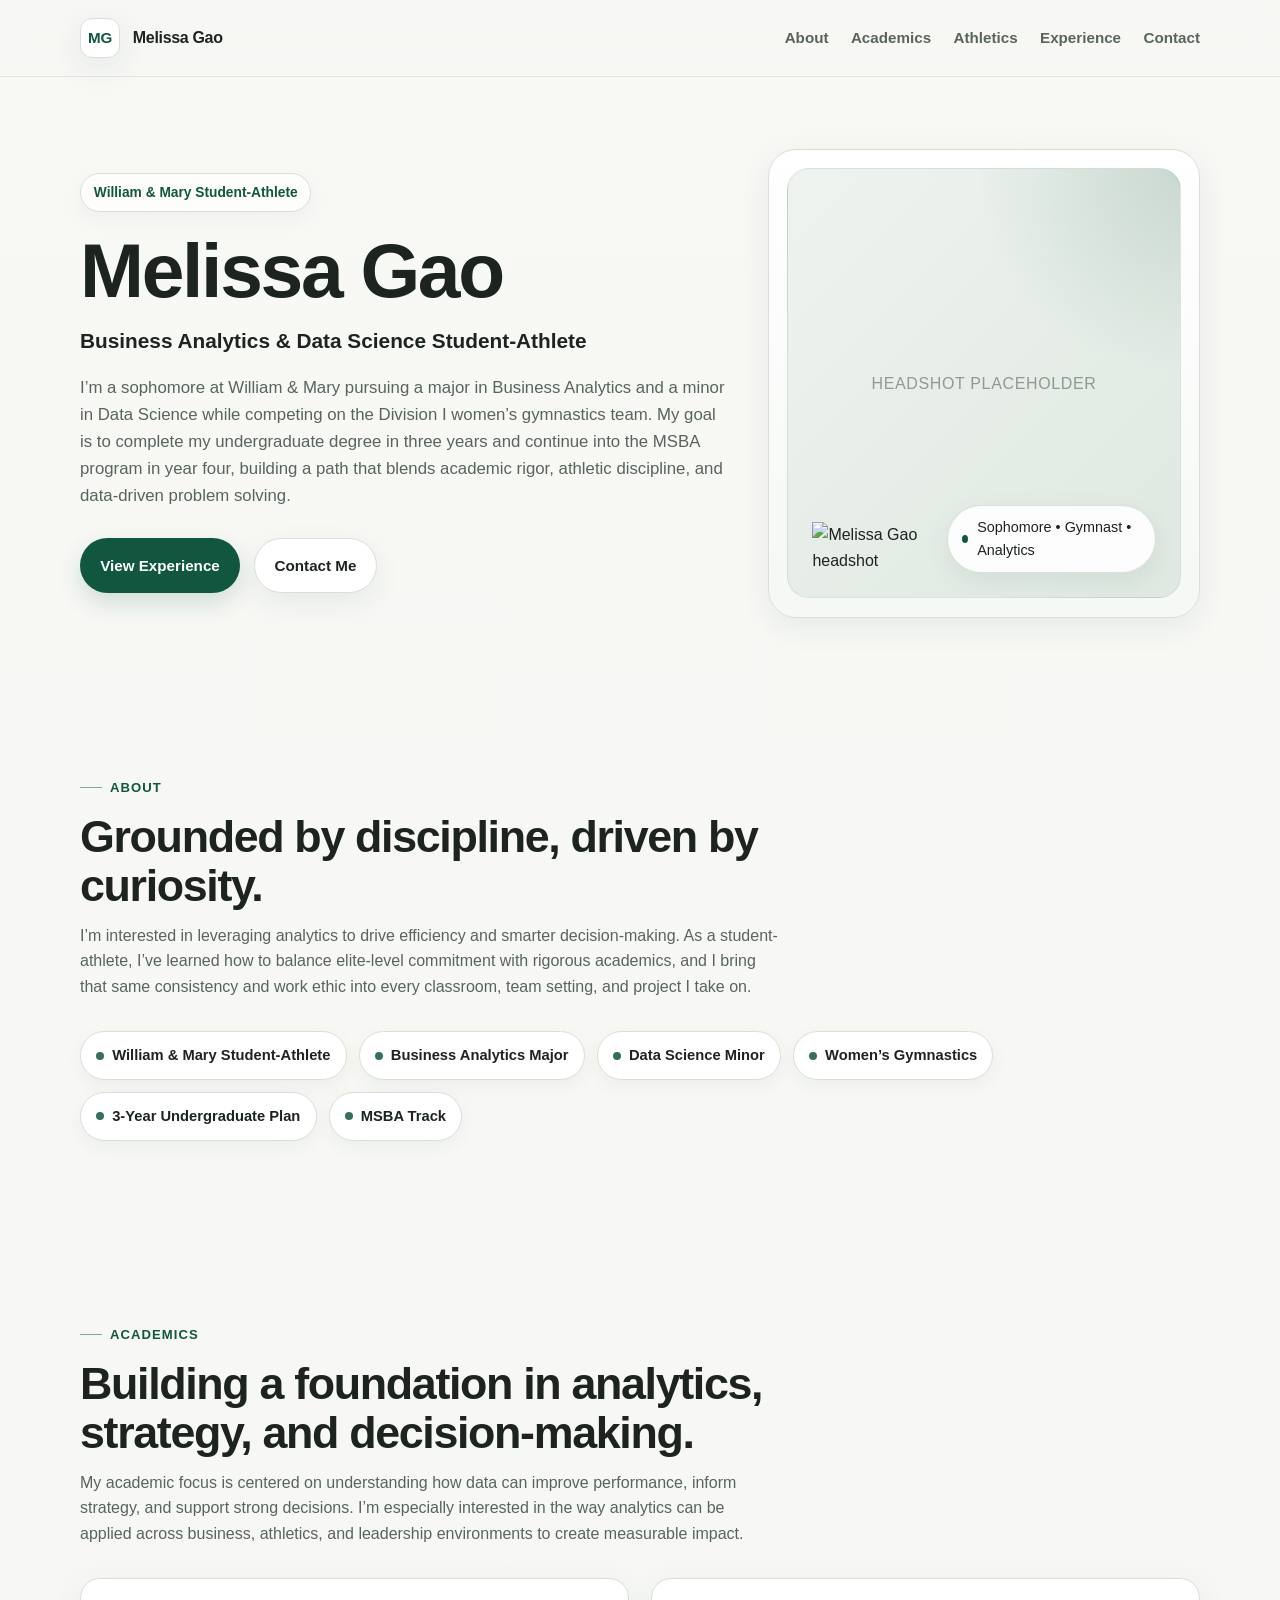
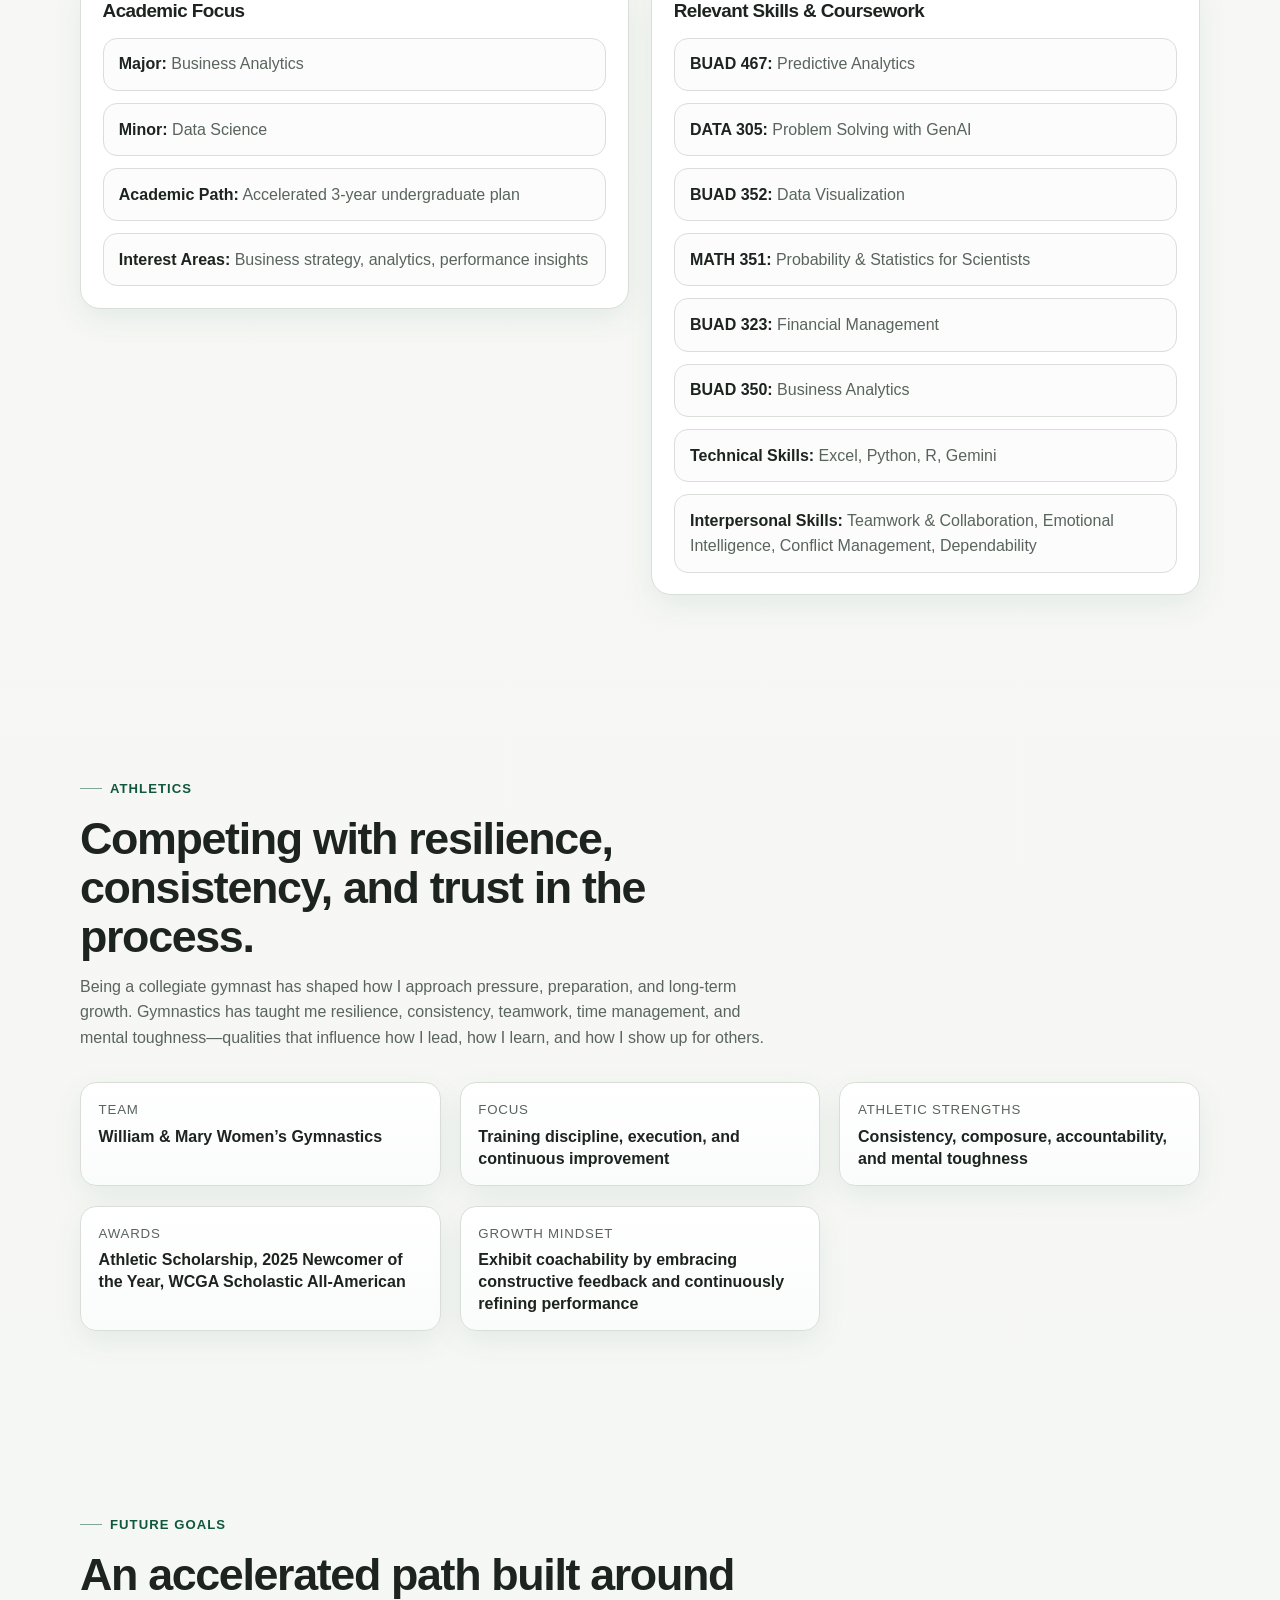
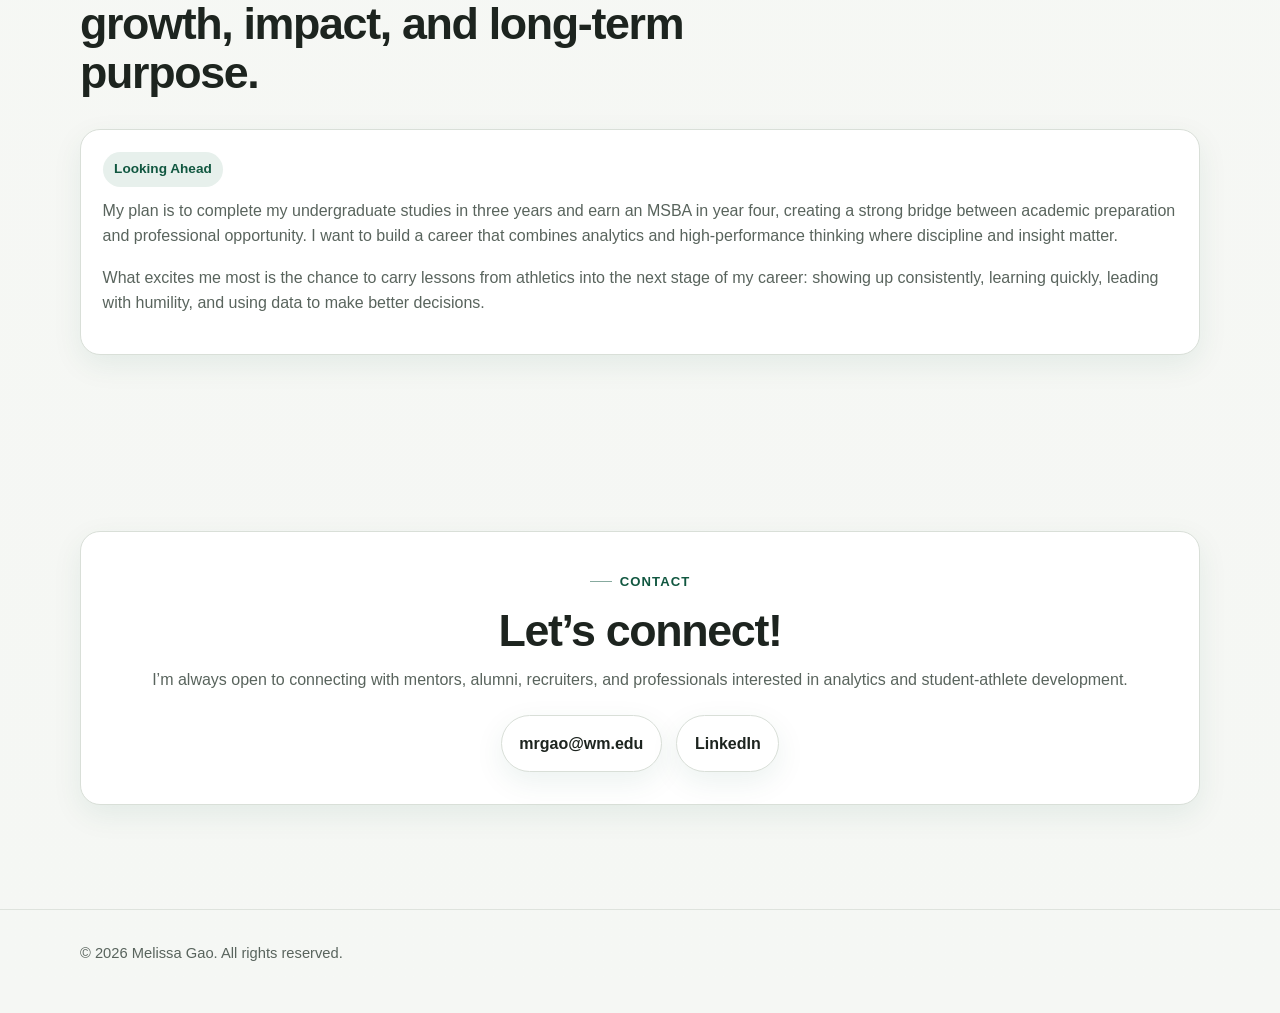
==== index.html @ 4a56dc3c "Update index.html" ====
<!DOCTYPE html>
<html lang="en">
<head>
  <meta charset="UTF-8" />
  <meta name="viewport" content="width=device-width, initial-scale=1.0" />
  <title>Melissa Gao | Portfolio</title>
  <meta
    name="description"
    content="Personal portfolio homepage for a William & Mary student-athlete studying Business Analytics and Data Science."
  />
  <style>
    :root {
      --bg: #f7f7f4;
      --surface: #ffffff;
      --surface-muted: #f1f4f0;
      --text: #1d241f;
      --text-soft: #59645d;
      --line: #d9dfd8;
      --accent: #115740;
      --accent-soft: #e7f0ec;
      --shadow: 0 10px 30px rgba(17, 87, 64, 0.08);
      --radius: 20px;
      --radius-sm: 14px;
      --max-width: 1120px;
    }

    * {
      box-sizing: border-box;
    }

    html {
      scroll-behavior: smooth;
    }

    body {
      margin: 0;
      font-family: -apple-system, BlinkMacSystemFont, "Segoe UI", Roboto, Helvetica, Arial, sans-serif;
      background: linear-gradient(to bottom, #f8f8f5 0%, #f5f7f4 100%);
      color: var(--text);
      line-height: 1.6;
      -webkit-font-smoothing: antialiased;
      text-rendering: optimizeLegibility;
    }

    img {
      max-width: 100%;
      display: block;
    }

    a {
      color: inherit;
      text-decoration: none;
    }

    .container {
      width: min(calc(100% - 2rem), var(--max-width));
      margin: 0 auto;
    }

    .section {
      padding: 5.5rem 0;
    }

    .section-header {
      max-width: 700px;
      margin-bottom: 2rem;
    }

    .eyebrow {
      display: inline-flex;
      align-items: center;
      gap: 0.5rem;
      font-size: 0.82rem;
      font-weight: 700;
      letter-spacing: 0.08em;
      text-transform: uppercase;
      color: var(--accent);
      margin-bottom: 0.9rem;
    }

    .eyebrow::before {
      content: "";
      width: 22px;
      height: 1px;
      background: var(--accent);
      opacity: 0.5;
    }

    h1, h2, h3, h4 {
      margin: 0 0 0.75rem;
      line-height: 1.1;
      letter-spacing: -0.03em;
    }

    h1 {
      font-size: clamp(2.8rem, 6vw, 5rem);
      font-weight: 750;
    }

    h2 {
      font-size: clamp(2rem, 4vw, 2.8rem);
      font-weight: 720;
    }

    h3 {
      font-size: 1.18rem;
      font-weight: 650;
    }

    p {
      margin: 0 0 1rem;
      color: var(--text-soft);
      font-size: 1rem;
    }

    .muted {
      color: var(--text-soft);
    }

    .site-header {
      position: sticky;
      top: 0;
      z-index: 50;
      backdrop-filter: blur(14px);
      background: rgba(247, 247, 244, 0.82);
      border-bottom: 1px solid rgba(217, 223, 216, 0.7);
    }

    .nav {
      min-height: 76px;
      display: flex;
      align-items: center;
      justify-content: space-between;
      gap: 1rem;
    }

    .brand {
      display: inline-flex;
      align-items: center;
      gap: 0.8rem;
      font-weight: 700;
      letter-spacing: -0.02em;
    }

    .brand-mark {
      width: 40px;
      height: 40px;
      border-radius: 12px;
      display: grid;
      place-items: center;
      background: var(--surface);
      border: 1px solid var(--line);
      box-shadow: var(--shadow);
      color: var(--accent);
      font-size: 0.95rem;
      font-weight: 800;
    }

    .nav-links {
      display: flex;
      align-items: center;
      gap: 1.4rem;
      flex-wrap: wrap;
    }

    .nav-links a {
      color: var(--text-soft);
      font-size: 0.95rem;
      font-weight: 550;
      transition: color 0.2s ease;
    }

    .nav-links a:hover,
    .nav-links a:focus {
      color: var(--accent);
    }

    .hero {
      padding: 4.5rem 0 4rem;
    }

    .hero-grid {
      display: grid;
      grid-template-columns: 1.2fr 0.8fr;
      gap: 2.5rem;
      align-items: center;
    }

    .hero-copy {
      max-width: 700px;
    }

    .hero-kicker {
      display: inline-block;
      margin-bottom: 1rem;
      padding: 0.45rem 0.8rem;
      border: 1px solid var(--line);
      border-radius: 999px;
      background: rgba(255, 255, 255, 0.7);
      color: var(--accent);
      font-size: 0.86rem;
      font-weight: 650;
      box-shadow: 0 8px 20px rgba(17, 87, 64, 0.04);
    }

    .hero-subtitle {
      font-size: clamp(1.05rem, 2vw, 1.3rem);
      color: var(--text);
      font-weight: 560;
      margin-bottom: 1.1rem;
    }

    .hero-text {
      font-size: 1.05rem;
      max-width: 680px;
      margin-bottom: 1.8rem;
    }

    .hero-actions {
      display: flex;
      gap: 0.9rem;
      flex-wrap: wrap;
      margin-top: 1.5rem;
    }

    .button {
      display: inline-flex;
      align-items: center;
      justify-content: center;
      min-height: 48px;
      padding: 0.9rem 1.2rem;
      border-radius: 999px;
      border: 1px solid transparent;
      font-weight: 650;
      font-size: 0.95rem;
      transition: transform 0.2s ease, box-shadow 0.2s ease, background 0.2s ease, border-color 0.2s ease;
    }

    .button:hover,
    .button:focus {
      transform: translateY(-1px);
    }

    .button-primary {
      background: var(--accent);
      color: white;
      box-shadow: 0 10px 24px rgba(17, 87, 64, 0.16);
    }

    .button-primary:hover,
    .button-primary:focus {
      box-shadow: 0 14px 28px rgba(17, 87, 64, 0.22);
    }

    .button-secondary {
      background: var(--surface);
      border-color: var(--line);
      color: var(--text);
      box-shadow: var(--shadow);
    }

    .button-secondary:hover,
    .button-secondary:focus {
      border-color: #bcc7bf;
      background: #fcfcfb;
    }

    .hero-card {
      background: linear-gradient(180deg, rgba(255,255,255,0.98) 0%, rgba(245,248,245,0.96) 100%);
      border: 1px solid var(--line);
      border-radius: 28px;
      padding: 1.15rem;
      box-shadow: var(--shadow);
    }

    .portrait {
      border-radius: 22px;
      min-height: 430px;
      display: flex;
      align-items: flex-end;
      justify-content: flex-start;
      padding: 1.5rem;
      position: relative;
      overflow: hidden;
      background:
        radial-gradient(circle at top right, rgba(17, 87, 64, 0.14), transparent 35%),
        linear-gradient(135deg, #eef3ef 0%, #dfe8e1 100%);
      border: 1px solid rgba(17, 87, 64, 0.08);
    }

    .portrait::before {
      content: "Headshot Placeholder";
      position: absolute;
      inset: 0;
      display: grid;
      place-items: center;
      color: rgba(29, 36, 31, 0.42);
      font-size: 1rem;
      letter-spacing: 0.04em;
      text-transform: uppercase;
    }

    .portrait-badge {
      position: relative;
      z-index: 1;
      display: inline-flex;
      gap: 0.55rem;
      align-items: center;
      padding: 0.65rem 0.9rem;
      border-radius: 999px;
      background: rgba(255, 255, 255, 0.88);
      border: 1px solid rgba(217, 223, 216, 0.95);
      box-shadow: 0 8px 24px rgba(17, 87, 64, 0.08);
      font-size: 0.9rem;
      color: var(--text);
      backdrop-filter: blur(8px);
    }

    .portrait-badge span {
      width: 8px;
      height: 8px;
      border-radius: 50%;
      background: var(--accent);
      display: inline-block;
    }

    .grid {
      display: grid;
      gap: 1.2rem;
    }

    .grid-2 {
      grid-template-columns: repeat(2, minmax(0, 1fr));
    }

    .grid-3 {
      grid-template-columns: repeat(3, minmax(0, 1fr));
    }

    .card {
      background: var(--surface);
      border: 1px solid var(--line);
      border-radius: var(--radius);
      padding: 1.35rem;
      box-shadow: var(--shadow);
      transition: transform 0.2s ease, box-shadow 0.2s ease, border-color 0.2s ease;
    }

    .card:hover,
    .card:focus-within {
      transform: translateY(-2px);
      box-shadow: 0 16px 34px rgba(17, 87, 64, 0.1);
      border-color: #c9d3cb;
    }

    .stat-card {
      padding: 1rem 1.1rem;
      border-radius: 16px;
      background: linear-gradient(180deg, #ffffff 0%, #fafcfb 100%);
    }

    .stat-title {
      font-size: 0.83rem;
      color: var(--text-soft);
      text-transform: uppercase;
      letter-spacing: 0.06em;
      margin-bottom: 0.35rem;
    }

    .stat-value {
      font-size: 1rem;
      color: var(--text);
      font-weight: 650;
      line-height: 1.35;
    }

    .badge-wrap {
      display: flex;
      flex-wrap: wrap;
      gap: 0.75rem;
      margin-top: 1.2rem;
    }

    .badge {
      display: inline-flex;
      align-items: center;
      gap: 0.5rem;
      padding: 0.72rem 0.95rem;
      border-radius: 999px;
      background: var(--surface);
      border: 1px solid var(--line);
      color: var(--text);
      font-size: 0.92rem;
      font-weight: 550;
      box-shadow: 0 6px 18px rgba(17, 87, 64, 0.05);
    }

    .badge::before {
      content: "";
      width: 8px;
      height: 8px;
      border-radius: 50%;
      background: var(--accent);
      opacity: 0.85;
      flex: 0 0 auto;
    }

    .split {
      display: grid;
      grid-template-columns: 1fr 1fr;
      gap: 1.4rem;
      align-items: start;
    }

    .list {
      padding: 0;
      margin: 1rem 0 0;
      list-style: none;
      display: grid;
      gap: 0.75rem;
    }

    .list li {
      padding: 0.8rem 0.95rem;
      border: 1px solid var(--line);
      border-radius: 14px;
      background: #fbfcfb;
      color: var(--text-soft);
    }

    .list strong {
      color: var(--text);
    }

    .experience-card .meta,
    .goal-card .meta {
      display: inline-block;
      margin-bottom: 0.7rem;
      font-size: 0.85rem;
      font-weight: 650;
      color: var(--accent);
      background: var(--accent-soft);
      padding: 0.4rem 0.72rem;
      border-radius: 999px;
    }

    .card-link {
      display: inline-flex;
      align-items: center;
      gap: 0.45rem;
      margin-top: 0.55rem;
      color: var(--accent);
      font-size: 0.93rem;
      font-weight: 650;
      transition: opacity 0.2s ease;
    }

    .card-link:hover,
    .card-link:focus {
      opacity: 0.78;
    }

    .contact-card {
      text-align: center;
      padding: 2rem;
    }

    .contact-links {
      display: flex;
      justify-content: center;
      flex-wrap: wrap;
      gap: 0.9rem;
      margin-top: 1.4rem;
    }

    .contact-pill {
      display: inline-flex;
      align-items: center;
      justify-content: center;
      padding: 0.9rem 1.1rem;
      border-radius: 999px;
      border: 1px solid var(--line);
      background: var(--surface);
      color: var(--text);
      font-weight: 600;
      box-shadow: var(--shadow);
      transition: transform 0.2s ease, border-color 0.2s ease;
    }

    .contact-pill:hover,
    .contact-pill:focus {
      transform: translateY(-1px);
      border-color: #bcc7bf;
    }

    footer {
      padding: 2rem 0 3rem;
      color: var(--text-soft);
      font-size: 0.92rem;
      border-top: 1px solid rgba(217, 223, 216, 0.8);
      margin-top: 1rem;
    }

    .footer-inner {
      display: flex;
      justify-content: space-between;
      gap: 1rem;
      flex-wrap: wrap;
    }

    @media (max-width: 900px) {
      .hero-grid,
      .split,
      .grid-3,
      .grid-2 {
        grid-template-columns: 1fr;
      }

      .hero {
        padding-top: 3rem;
      }

      .portrait {
        min-height: 320px;
      }
    }

    @media (max-width: 680px) {
      .nav {
        flex-direction: column;
        align-items: flex-start;
        justify-content: center;
        padding: 0.9rem 0;
      }

      .nav-links {
        gap: 0.95rem 1rem;
      }

      .section {
        padding: 4.25rem 0;
      }

      .hero-actions,
      .contact-links {
        flex-direction: column;
        align-items: stretch;
      }

      .button,
      .contact-pill {
        width: 100%;
      }

      .hero-card {
        padding: 0.9rem;
      }

      .footer-inner {
        flex-direction: column;
      }
    }
  </style>
</head>
<body>
  <header class="site-header">
    <div class="container nav">
      <a href="#" class="brand" aria-label="Homepage">
        <div class="brand-mark">MG</div>
        <span>Melissa Gao</span>
      </a>

      <nav class="nav-links" aria-label="Primary">
        <a href="#about">About</a>
        <a href="#academics">Academics</a>
        <a href="#athletics">Athletics</a>
        <a href="#experience">Experience</a>
        <a href="#contact">Contact</a>
      </nav>
    </div>
  </header>

  <main>
    <section class="hero">
      <div class="container hero-grid">
        <div class="hero-copy">
          <div class="hero-kicker">William &amp; Mary Student-Athlete</div>
          <h1>Melissa Gao</h1>
          <p class="hero-subtitle">
            Business Analytics & Data Science Student-Athlete
          </p>
          <p class="hero-text">
            I’m a sophomore at William &amp; Mary pursuing a major in Business Analytics and a minor in Data Science while competing on the Division I women’s gymnastics team. My goal is to complete my undergraduate degree in three years and continue into the MSBA program in year four, building a path that blends academic rigor, athletic discipline, and data-driven problem solving.
          </p>
          <div class="hero-actions">
            <a class="button button-primary" href="#experience">View Experience</a>
            <a class="button button-secondary" href="#contact">Contact Me</a>
          </div>
        </div>

        <div class="hero-card">
          <div class="portrait">
            <img src="headshot.jpg" alt="Melissa Gao headshot" class="portrait-image" />
            <div class="portrait-badge">
              <span></span>
              Sophomore • Gymnast • Analytics
            </div>
          </div>
        </div>
      </div>
    </section>

    <section id="about" class="section">
      <div class="container">
        <div class="section-header">
          <div class="eyebrow">About</div>
          <h2>Grounded by discipline, driven by curiosity.</h2>
          <p>
            I’m interested in leveraging analytics to drive efficiency and smarter decision-making. As a student-athlete, I’ve learned how to balance elite-level commitment with rigorous academics, and I bring that same consistency and work ethic into every classroom, team setting, and project I take on.
          </p>
        </div>

        <div class="badge-wrap">
          <div class="badge">William &amp; Mary Student-Athlete</div>
          <div class="badge">Business Analytics Major</div>
          <div class="badge">Data Science Minor</div>
          <div class="badge">Women’s Gymnastics</div>
          <div class="badge">3-Year Undergraduate Plan</div>
          <div class="badge">MSBA Track</div>
        </div>
      </div>
    </section>

    <section id="academics" class="section">
      <div class="container">
        <div class="section-header">
          <div class="eyebrow">Academics</div>
          <h2>Building a foundation in analytics, strategy, and decision-making.</h2>
          <p>
            My academic focus is centered on understanding how data can improve performance, inform strategy, and support strong decisions. I’m especially interested in the way analytics can be applied across business, athletics, and leadership environments to create measurable impact.
          </p>
        </div>

        <div class="split">
          <div class="card">
            <h3>Academic Focus</h3>
            <ul class="list">
              <li><strong>Major:</strong> Business Analytics</li>
              <li><strong>Minor:</strong> Data Science</li>
              <li><strong>Academic Path:</strong> Accelerated 3-year undergraduate plan</li>
              <li><strong>Interest Areas:</strong> Business strategy, analytics, performance insights</li>
            </ul>
          </div>

          <div class="card">
            <h3>Relevant Skills &amp; Coursework</h3>
            <ul class="list">
              <li><strong>BUAD 467:</strong> Predictive Analytics</li>
              <li><strong>DATA 305:</strong> Problem Solving with GenAI</li>
              <li><strong>BUAD 352:</strong> Data Visualization</li>
              <li><strong>MATH 351:</strong> Probability & Statistics for Scientists</li>
              <li><strong>BUAD 323:</strong> Financial Management</li>
              <li><strong>BUAD 350:</strong> Business Analytics</li>
              <li><strong>Technical Skills:</strong> Excel, Python, R, Gemini</li>
              <li><strong>Interpersonal Skills:</strong> Teamwork & Collaboration, Emotional Intelligence, Conflict Management, Dependability</li>
            </ul>
          </div>
        </div>
      </div>
    </section>

    <section id="athletics" class="section">
      <div class="container">
        <div class="section-header">
          <div class="eyebrow">Athletics</div>
          <h2>Competing with resilience, consistency, and trust in the process.</h2>
          <p>
            Being a collegiate gymnast has shaped how I approach pressure, preparation, and long-term growth. Gymnastics has taught me resilience, consistency, teamwork, time management, and mental toughness—qualities that influence how I lead, how I learn, and how I show up for others.
          </p>
        </div>

        <div class="grid grid-3">
          <div class="card stat-card">
            <div class="stat-title">Team</div>
            <div class="stat-value">William &amp; Mary Women’s Gymnastics</div>
          </div>
          <div class="card stat-card">
            <div class="stat-title">Focus</div>
            <div class="stat-value">Training discipline, execution, and continuous improvement</div>
          </div>
          <div class="card stat-card">
            <div class="stat-title">Athletic Strengths</div>
            <div class="stat-value">Consistency, composure, accountability, and mental toughness</div>
          </div>
          <div class="card stat-card">
            <div class="stat-title">Awards</div>
            <div class="stat-value">Athletic Scholarship, 2025 Newcomer of the Year, WCGA Scholastic All-American</div>
          </div>
          <div class="card stat-card">
            <div class="stat-title">Growth Mindset</div>
            <div class="stat-value">Exhibit coachability by embracing constructive feedback and continuously refining performance</div>
          </div>
        </div>
      </div>
    </section>

    <section id="goals" class="section">
      <div class="container">
        <div class="section-header">
          <div class="eyebrow">Future Goals</div>
          <h2>An accelerated path built around growth, impact, and long-term purpose.</h2>
        </div>

        <div class="card goal-card">
          <div class="meta">Looking Ahead</div>
          <p>
            My plan is to complete my undergraduate studies in three years and earn an MSBA in year four, creating a strong bridge between academic preparation and professional opportunity. I want to build a career that combines analytics and high-performance thinking where discipline and insight matter.
          </p>
          <p>
            What excites me most is the chance to carry lessons from athletics into the next stage of my career: showing up consistently, learning quickly, leading with humility, and using data to make better decisions.
          </p>
        </div>
      </div>
    </section>

    <section id="contact" class="section">
      <div class="container">
        <div class="card contact-card">
          <div class="eyebrow" style="justify-content:center;">Contact</div>
          <h2>Let’s connect!</h2>
          <p>
            I’m always open to connecting with mentors, alumni, recruiters, and professionals interested in analytics and student-athlete development.
          </p>

          <div class="contact-links">
            <a class="contact-pill" href="mailto:mrgao@wm.edu">mrgao@wm.edu</a>
            <a class="contact-pill" href="https://www.linkedin.com/in/melissagao" target="_blank" rel="noopener"> LinkedIn</a>
          </div>
        </div>
      </div>
    </section>
  </main>

  <footer>
    <div class="container footer-inner">
      <div>&copy; 2026 Melissa Gao. All rights reserved.</div>
    </div>
  </footer>
</body>
</html>
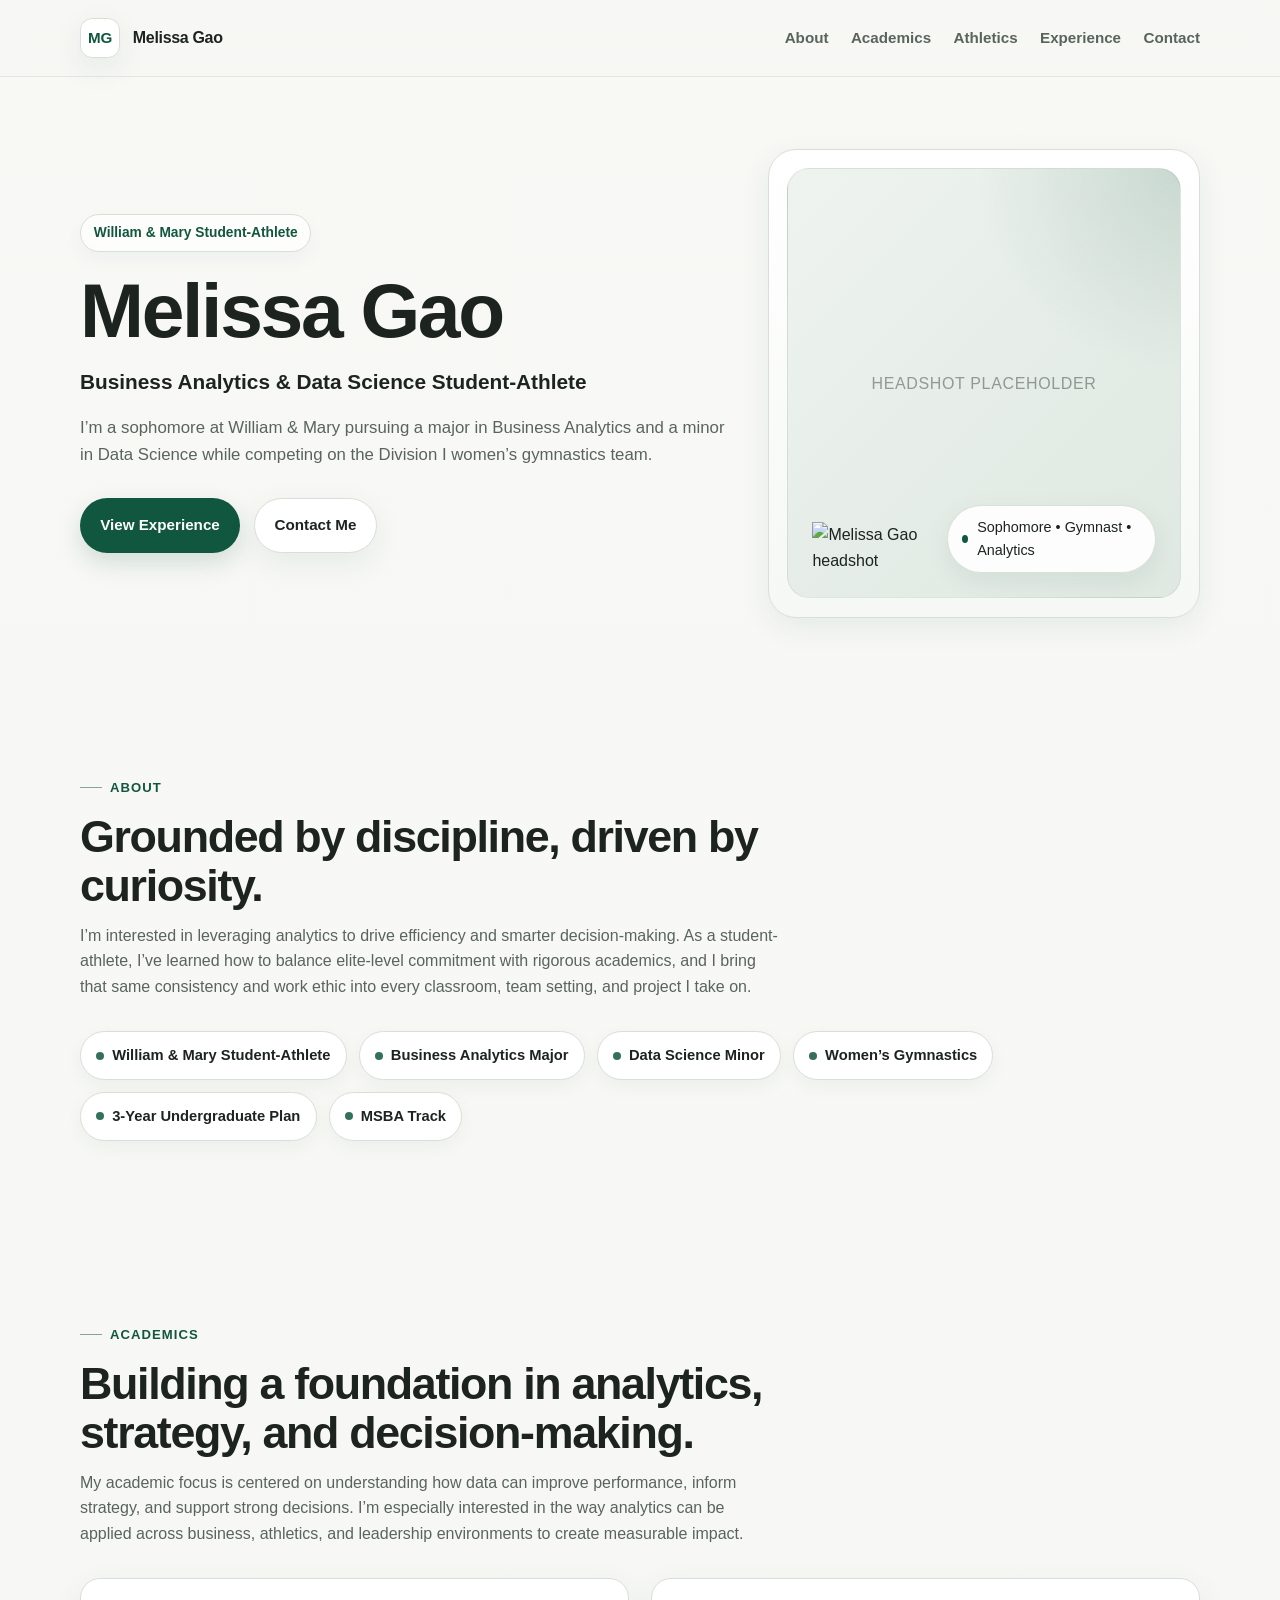
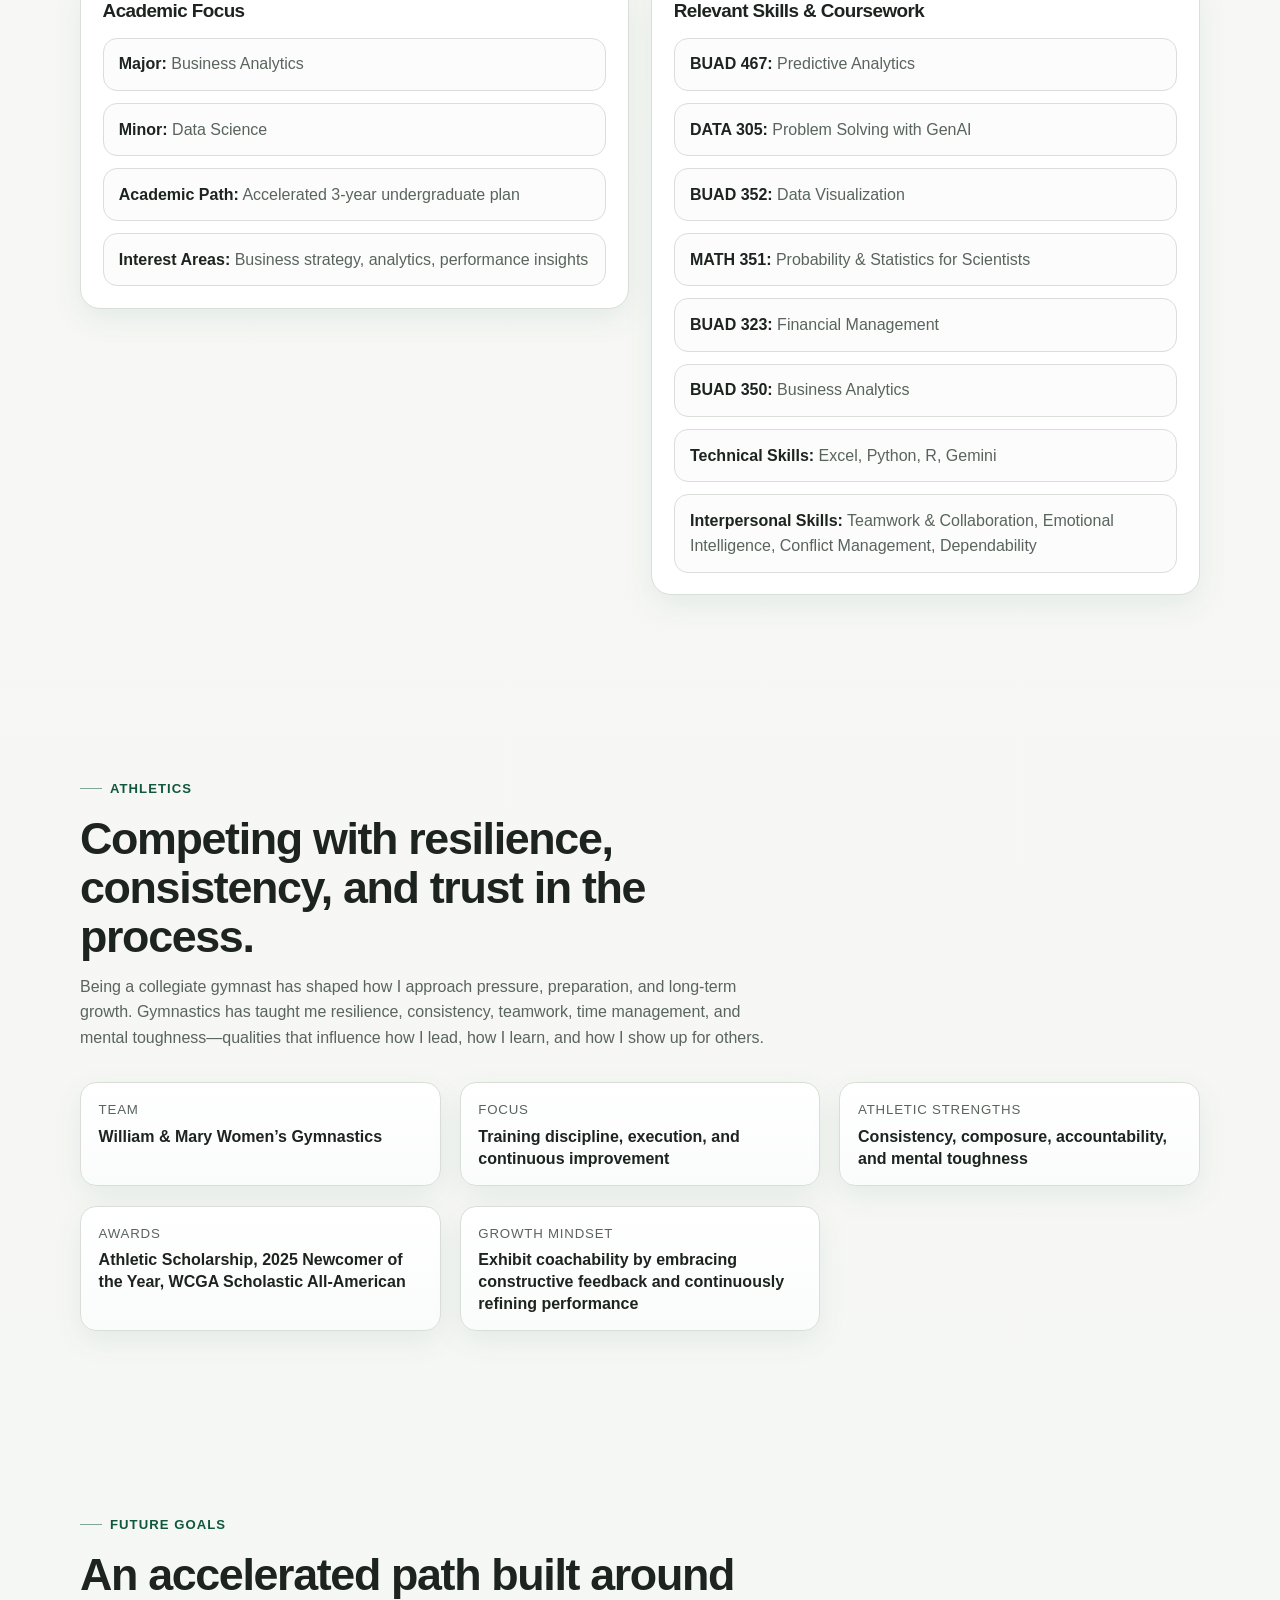
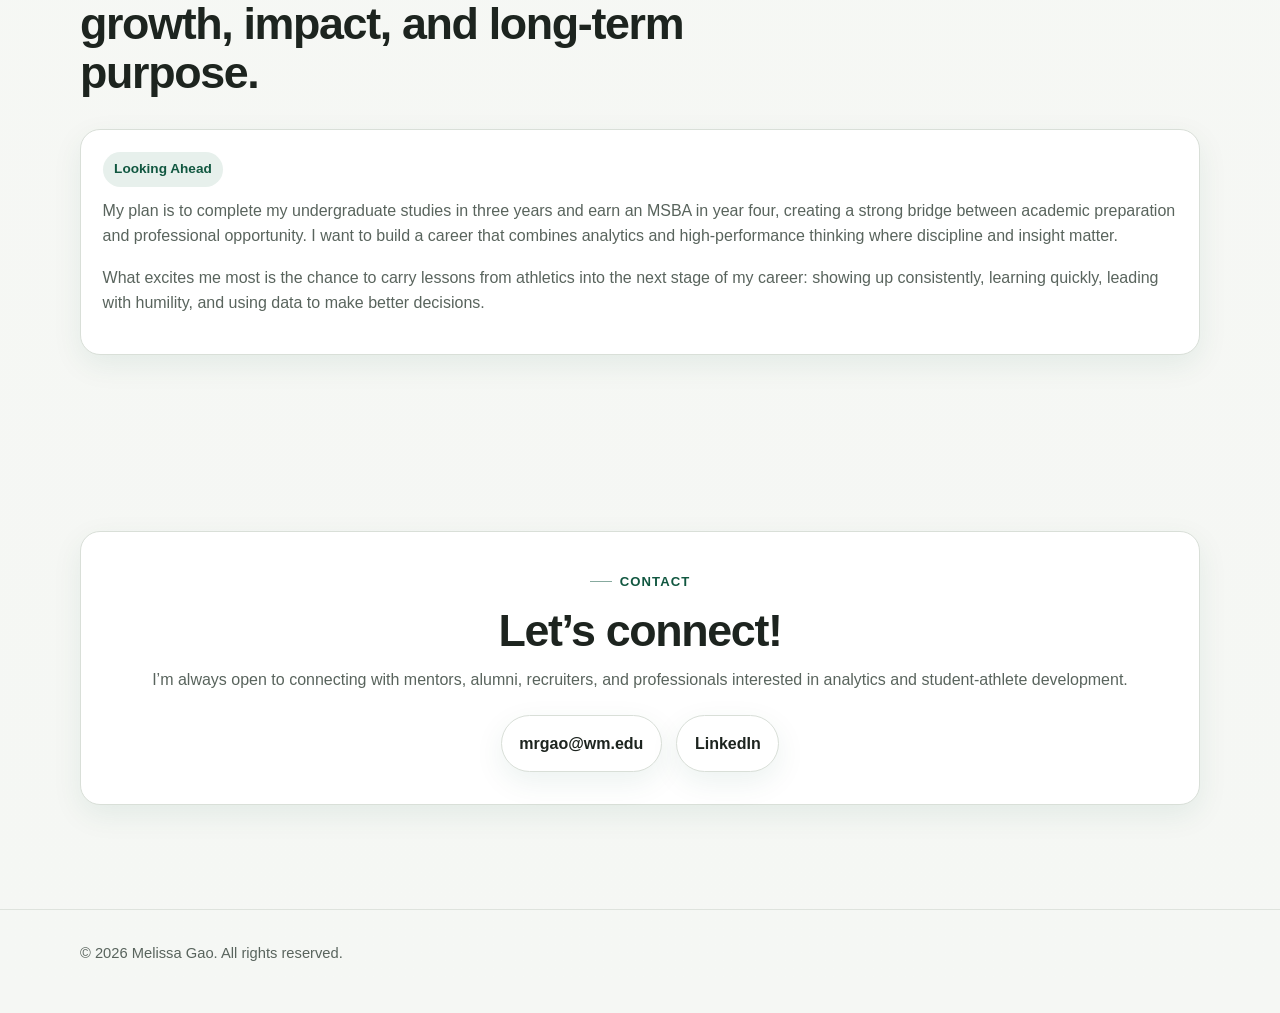
==== commit 2b804d4b: "Update index.html" ====
--- a/index.html
+++ b/index.html
@@ -590,7 +590,7 @@
             Business Analytics & Data Science Student-Athlete
           </p>
           <p class="hero-text">
-            I’m a sophomore at William &amp; Mary pursuing a major in Business Analytics and a minor in Data Science while competing on the Division I women’s gymnastics team. My goal is to complete my undergraduate degree in three years and continue into the MSBA program in year four, building a path that blends academic rigor, athletic discipline, and data-driven problem solving.
+            I’m a sophomore at William &amp; Mary pursuing a major in Business Analytics and a minor in Data Science while competing on the Division I women’s gymnastics team.
           </p>
           <div class="hero-actions">
             <a class="button button-primary" href="#experience">View Experience</a>
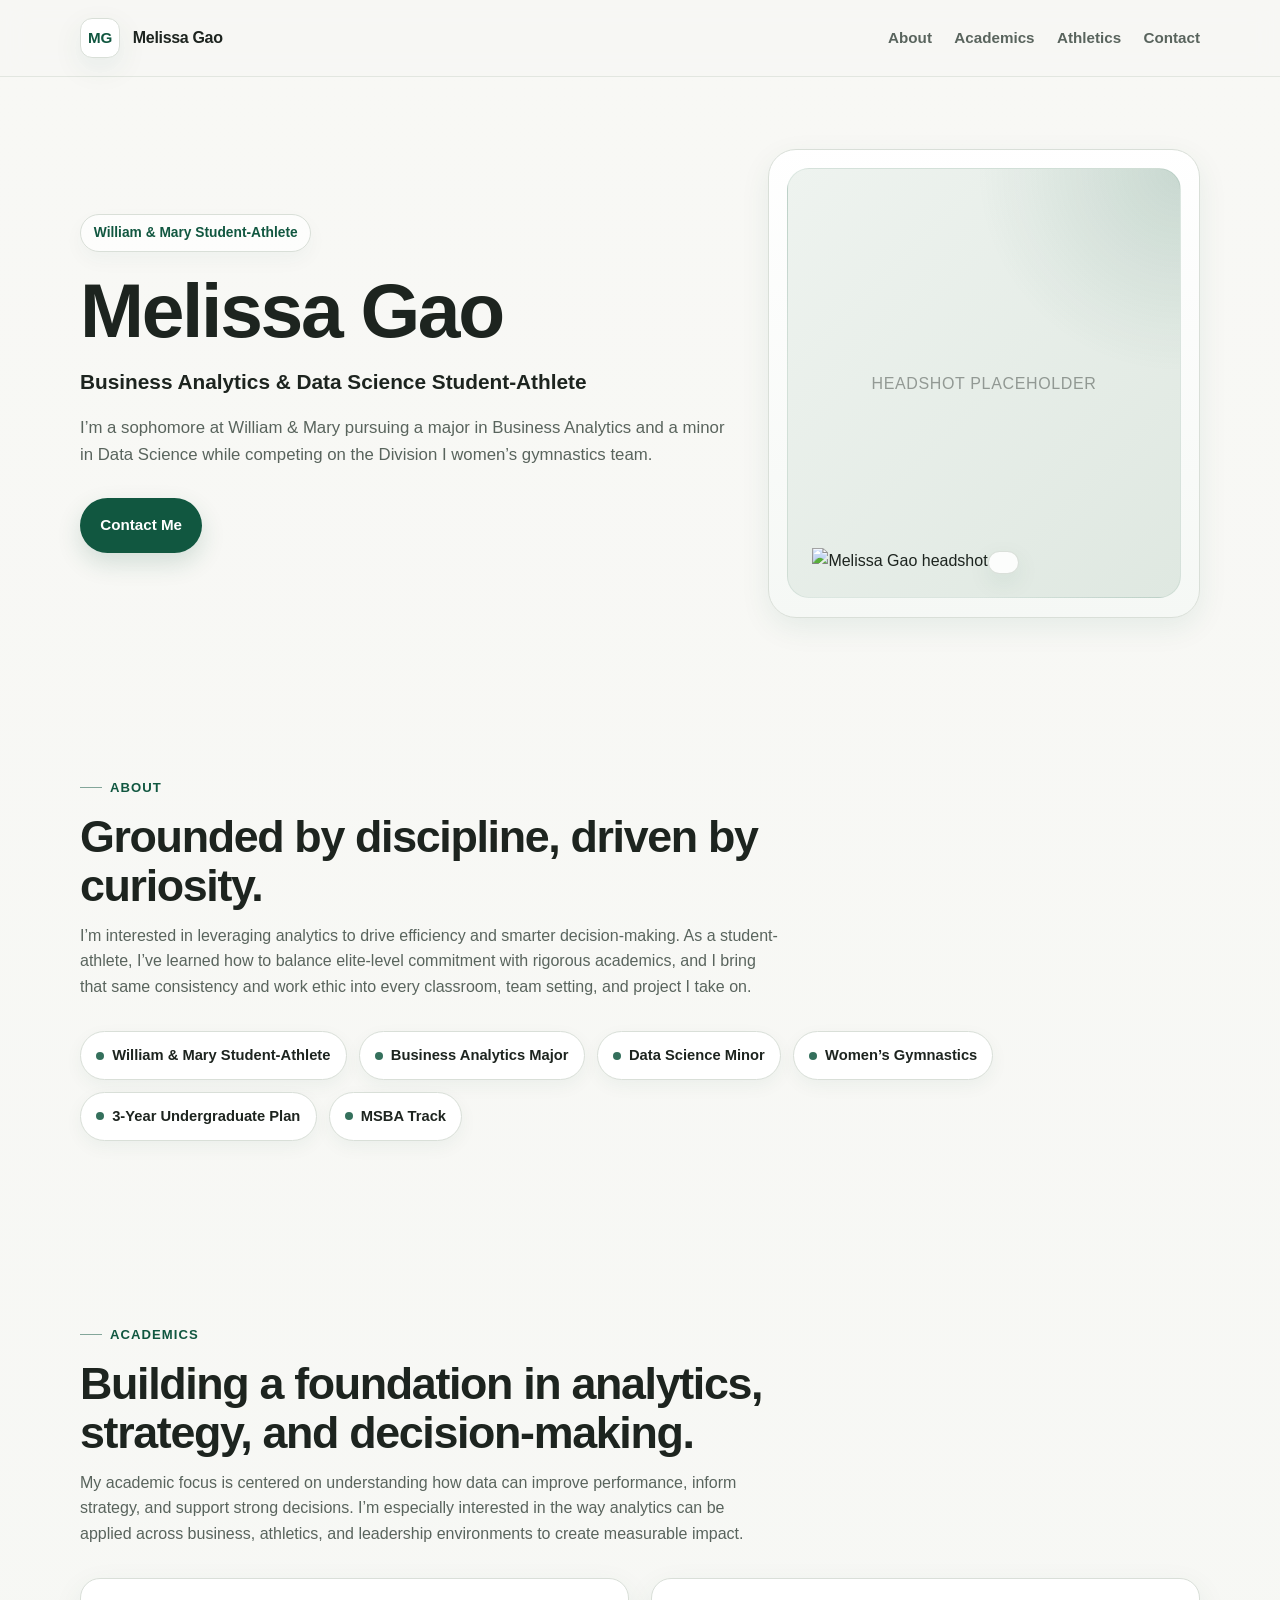
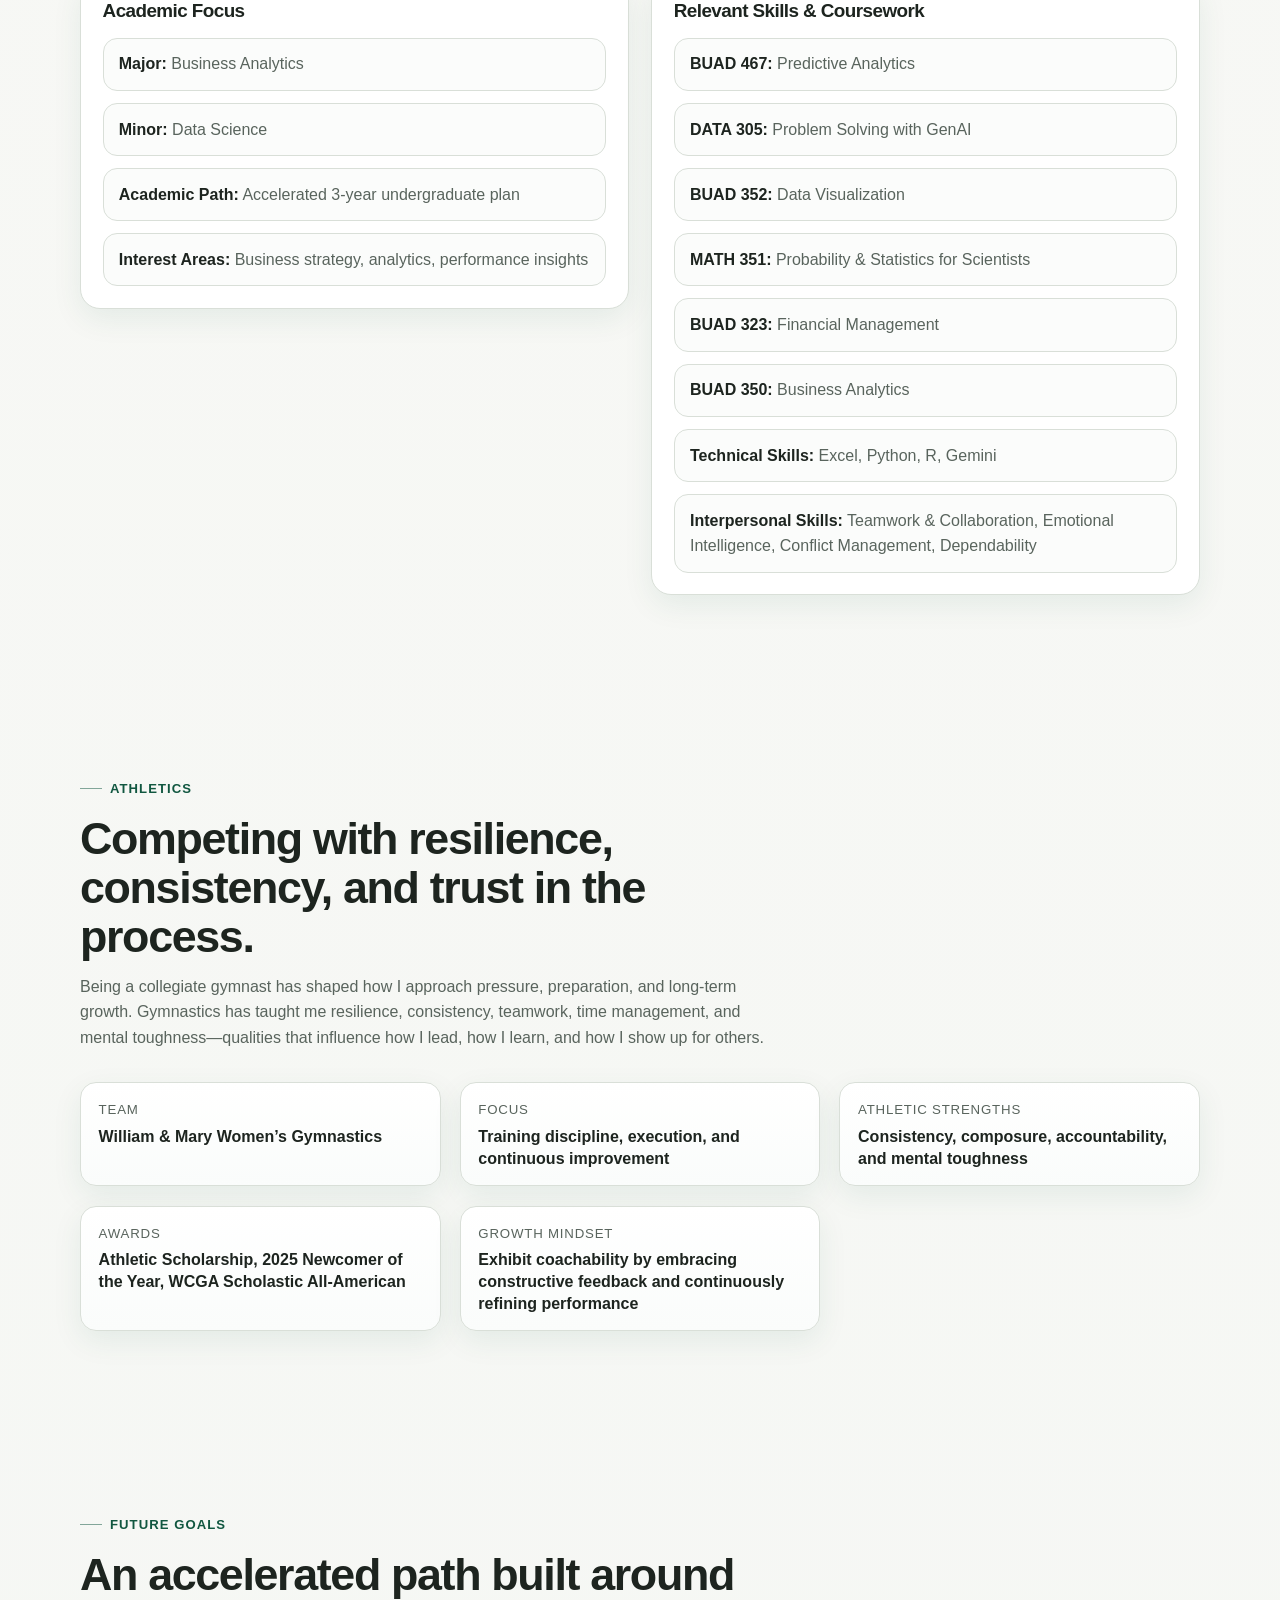
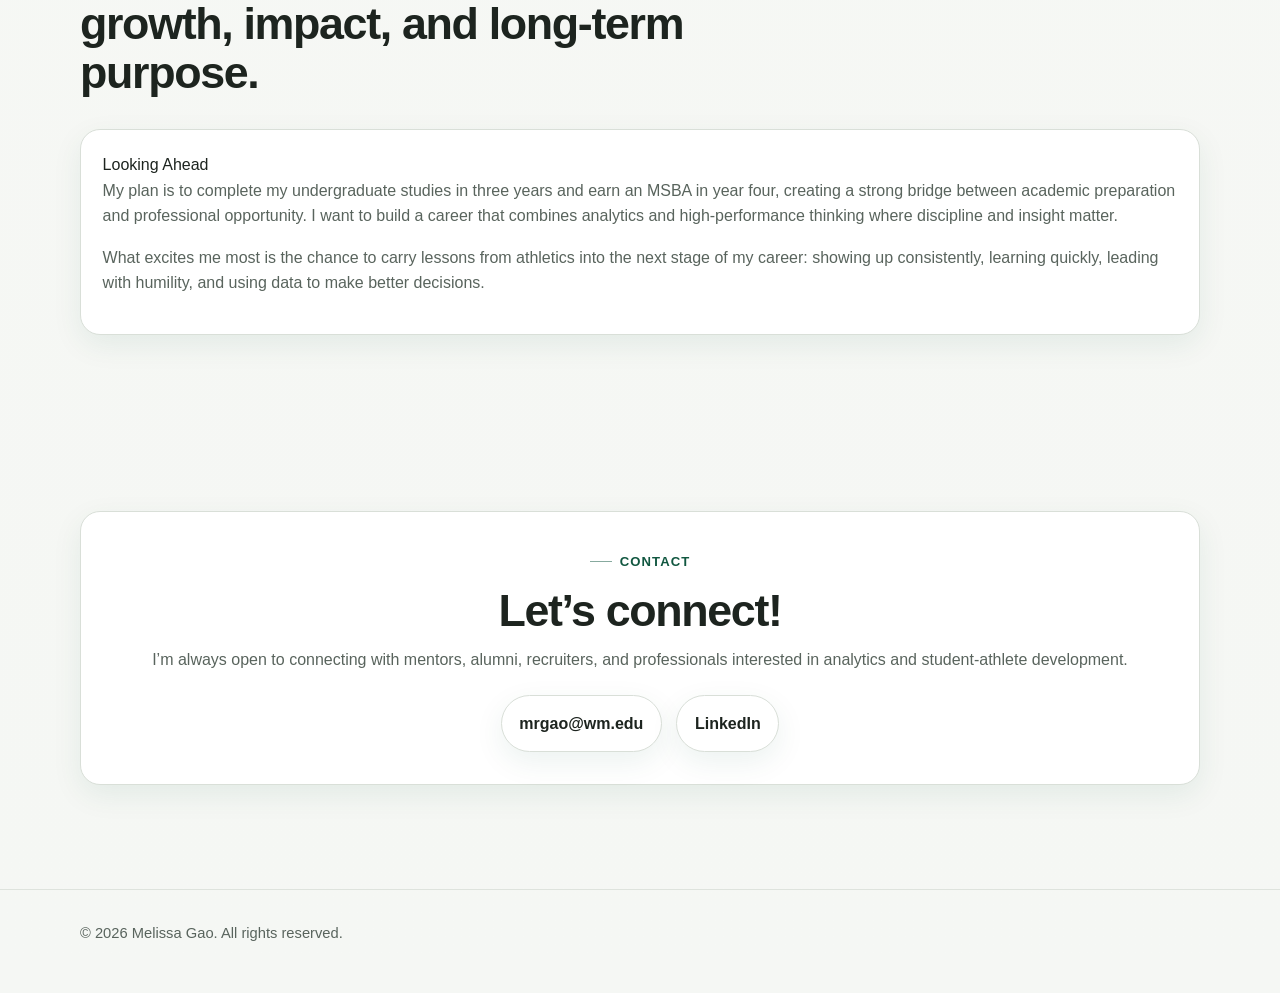
==== commit 8a383acb: "Update index.html" ====
--- a/index.html
+++ b/index.html
@@ -430,18 +430,7 @@
 
     .list strong {
       color: var(--text);
-    }
-
-    .experience-card .meta,
-    .goal-card .meta {
-      display: inline-block;
-      margin-bottom: 0.7rem;
-      font-size: 0.85rem;
-      font-weight: 650;
-      color: var(--accent);
-      background: var(--accent-soft);
-      padding: 0.4rem 0.72rem;
-      border-radius: 999px;
+
     }
 
     .card-link {
@@ -574,7 +563,6 @@
         <a href="#about">About</a>
         <a href="#academics">Academics</a>
         <a href="#athletics">Athletics</a>
-        <a href="#experience">Experience</a>
         <a href="#contact">Contact</a>
       </nav>
     </div>
@@ -593,8 +581,7 @@
             I’m a sophomore at William &amp; Mary pursuing a major in Business Analytics and a minor in Data Science while competing on the Division I women’s gymnastics team.
           </p>
           <div class="hero-actions">
-            <a class="button button-primary" href="#experience">View Experience</a>
-            <a class="button button-secondary" href="#contact">Contact Me</a>
+            <a class="button button-primary" href="#contact">Contact Me</a>
           </div>
         </div>
 
@@ -602,8 +589,6 @@
           <div class="portrait">
             <img src="headshot.jpg" alt="Melissa Gao headshot" class="portrait-image" />
             <div class="portrait-badge">
-              <span></span>
-              Sophomore • Gymnast • Analytics
             </div>
           </div>
         </div>
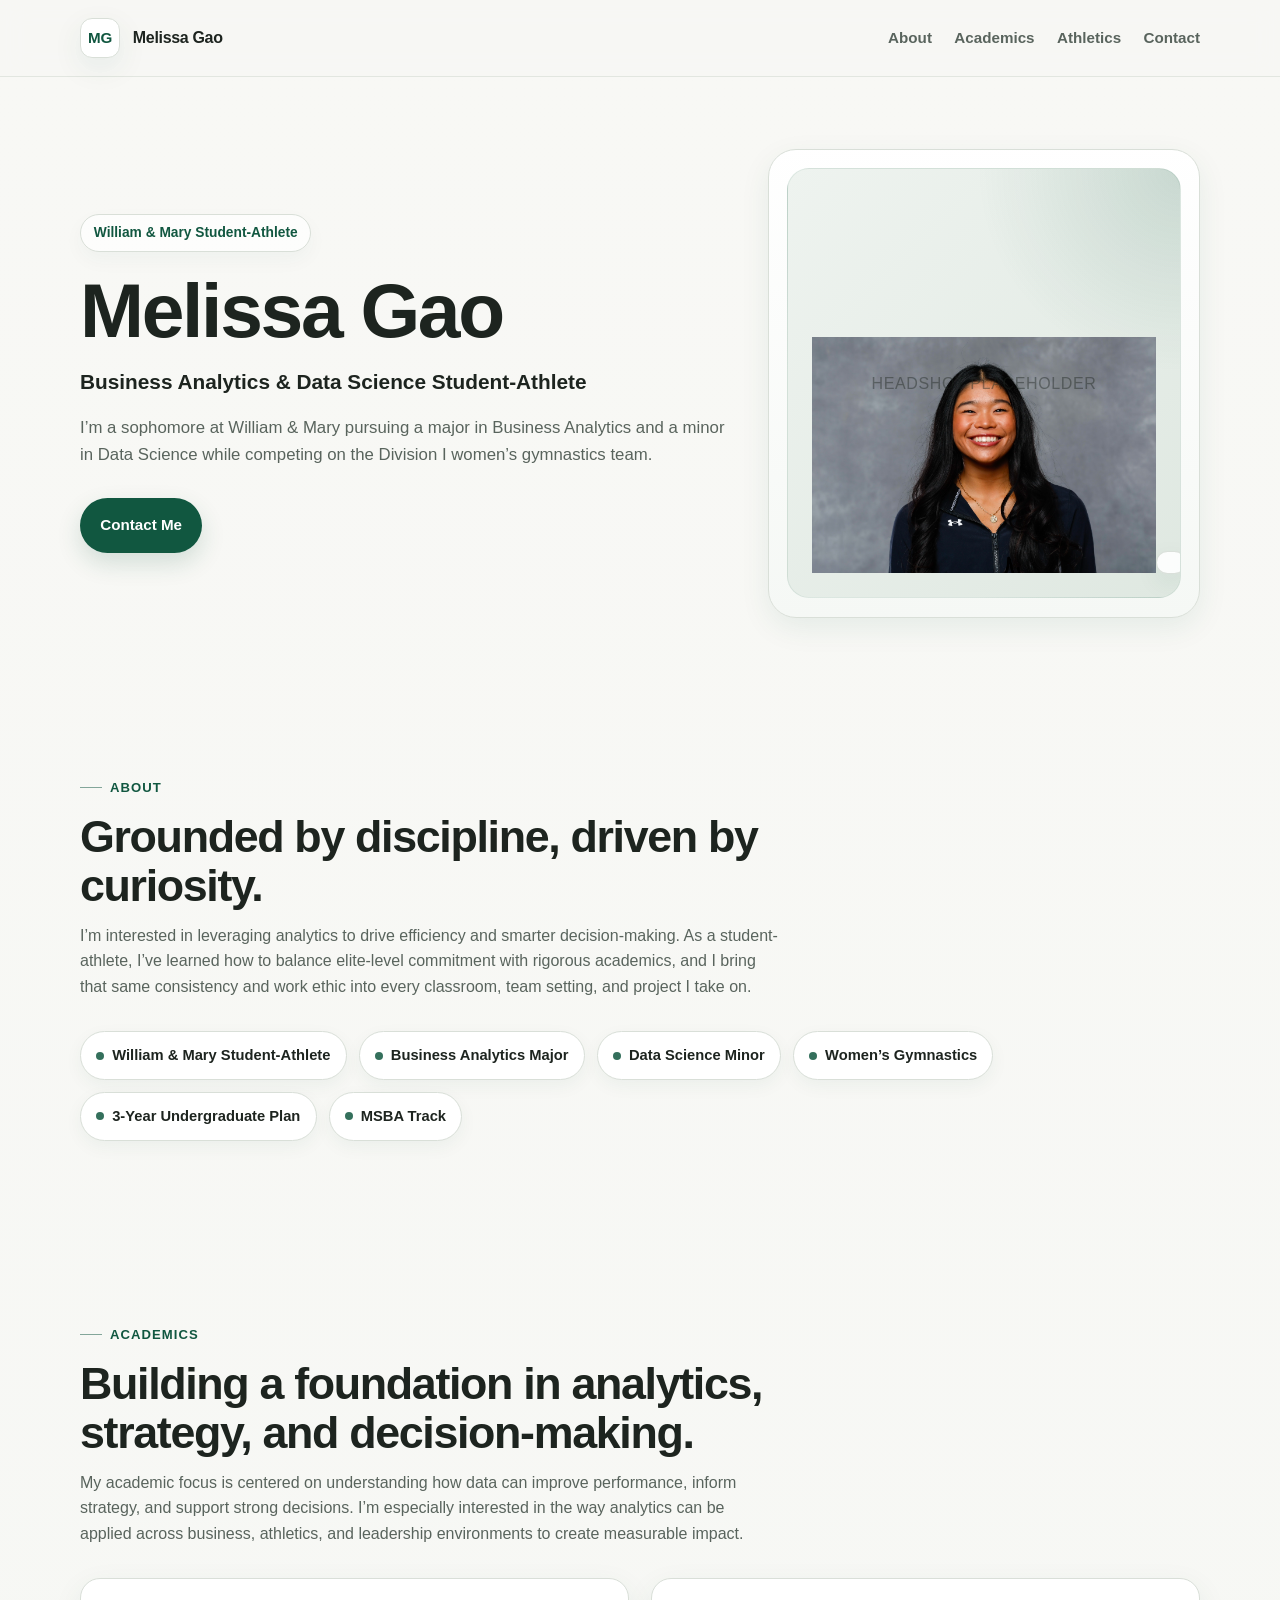
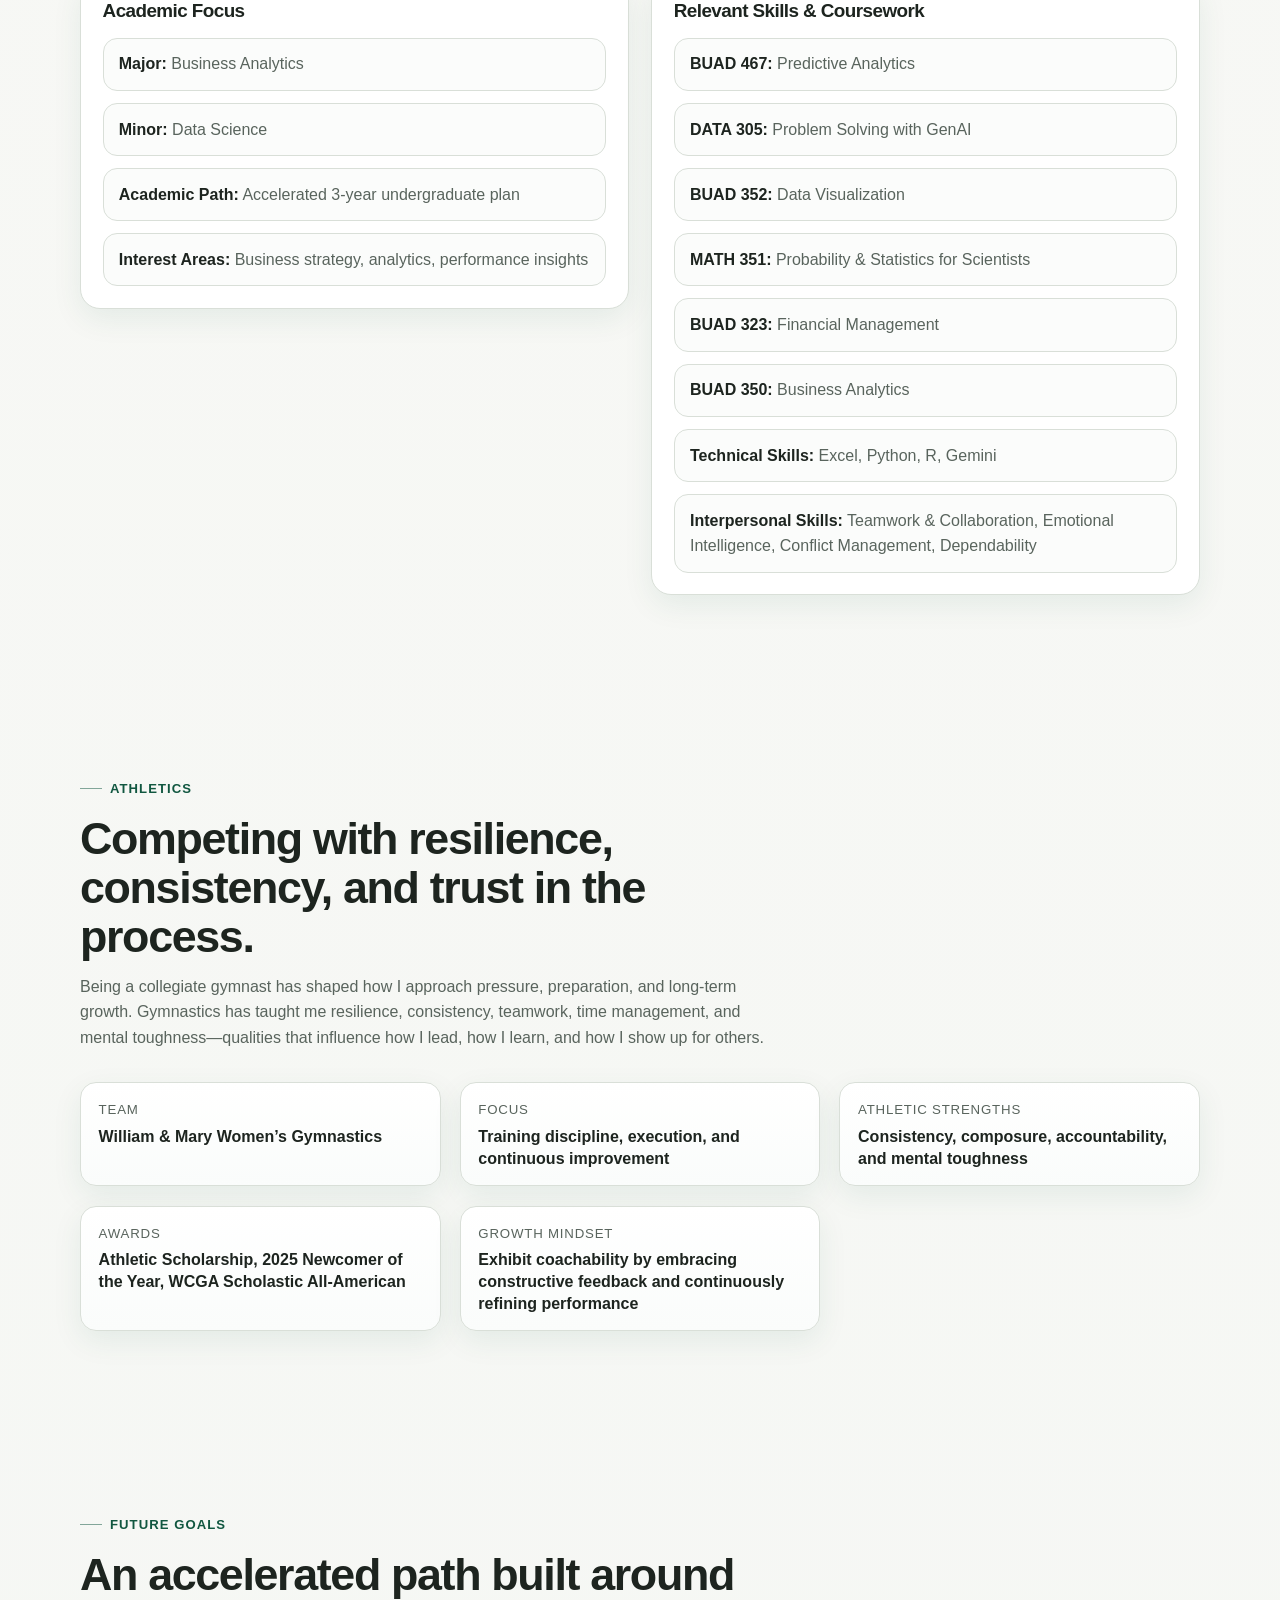
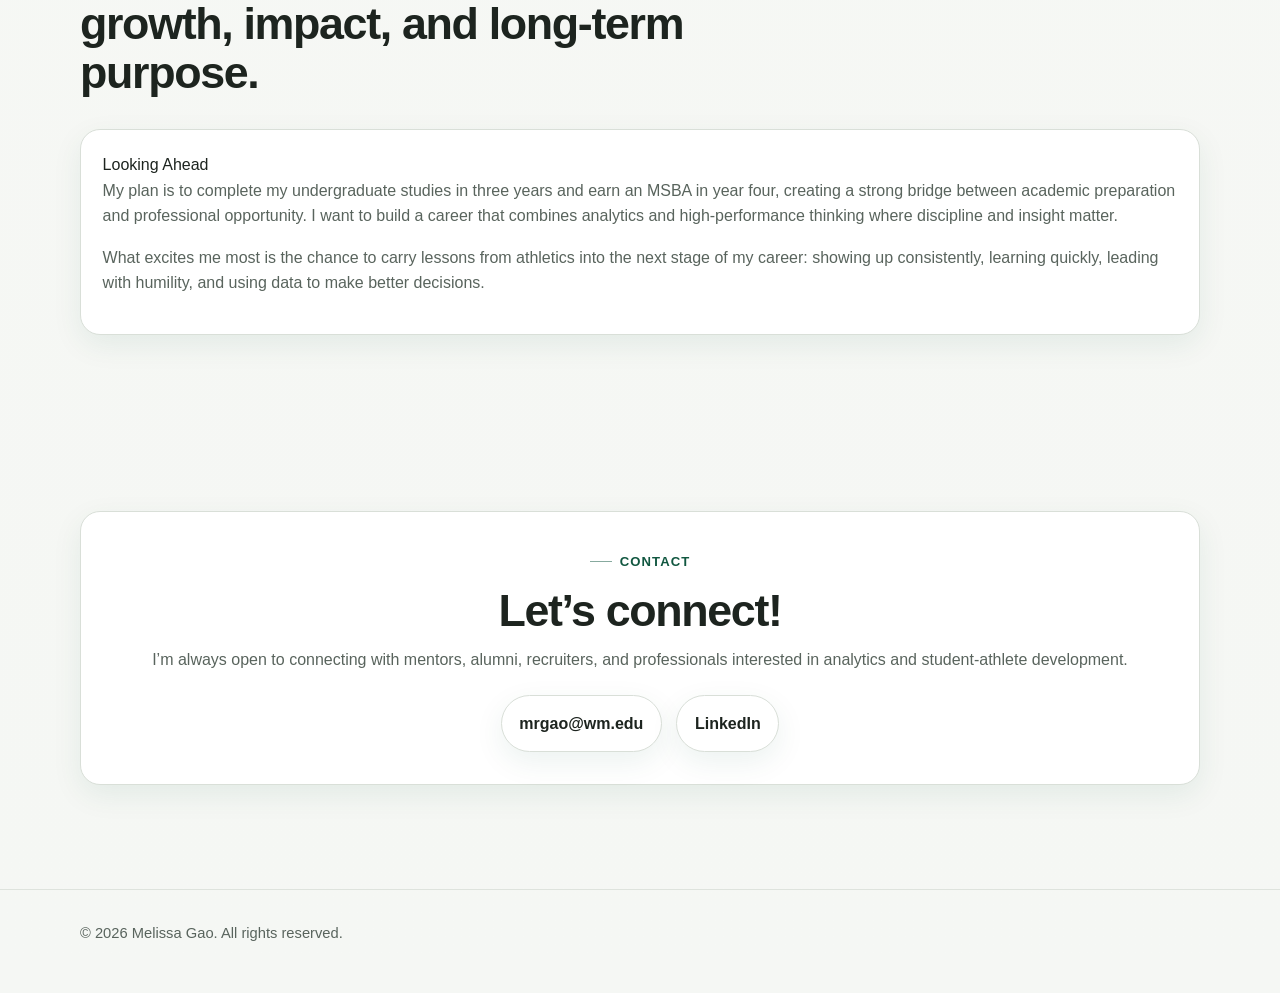
==== commit e778c101: "Update index.html" ====
--- a/index.html
+++ b/index.html
@@ -587,7 +587,7 @@
 
         <div class="hero-card">
           <div class="portrait">
-            <img src="headshot.jpg" alt="Melissa Gao headshot" class="portrait-image" />
+            <img src="headshot.jpg" class="portrait-image" />
             <div class="portrait-badge">
             </div>
           </div>
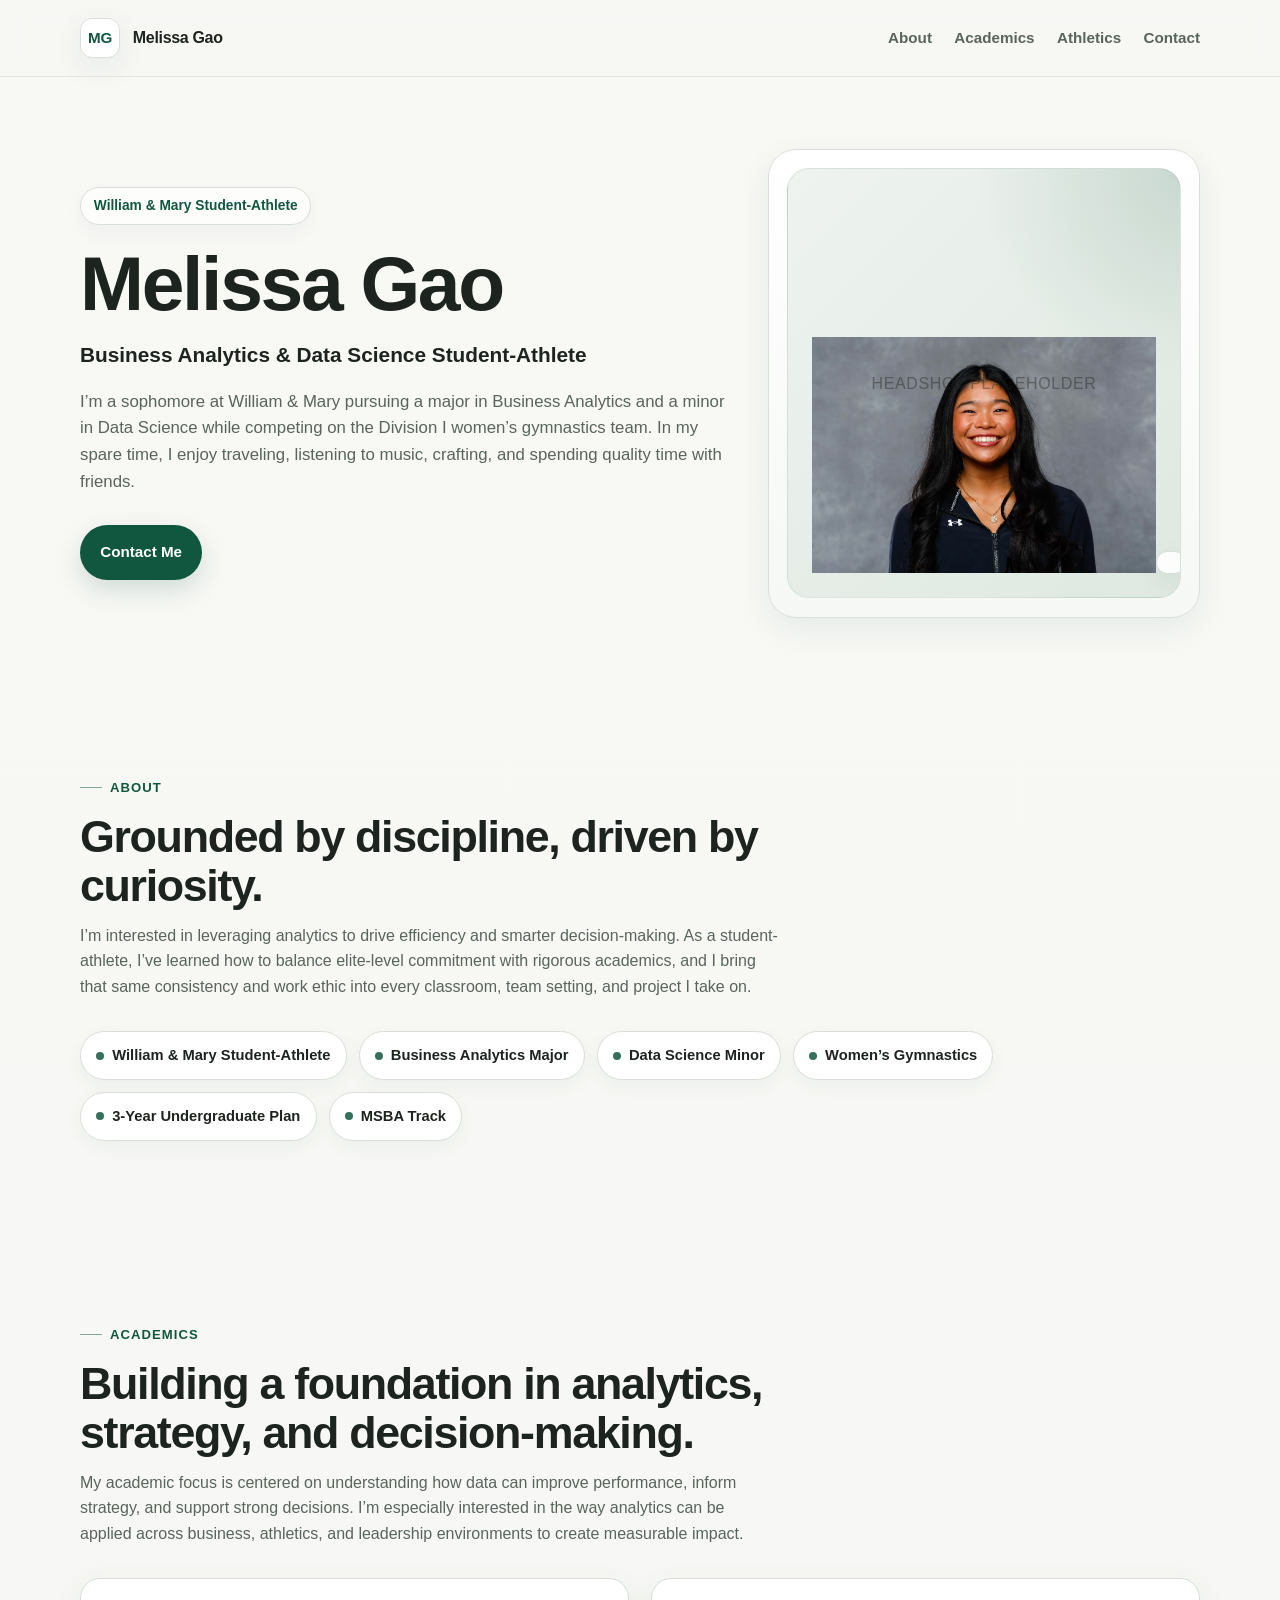
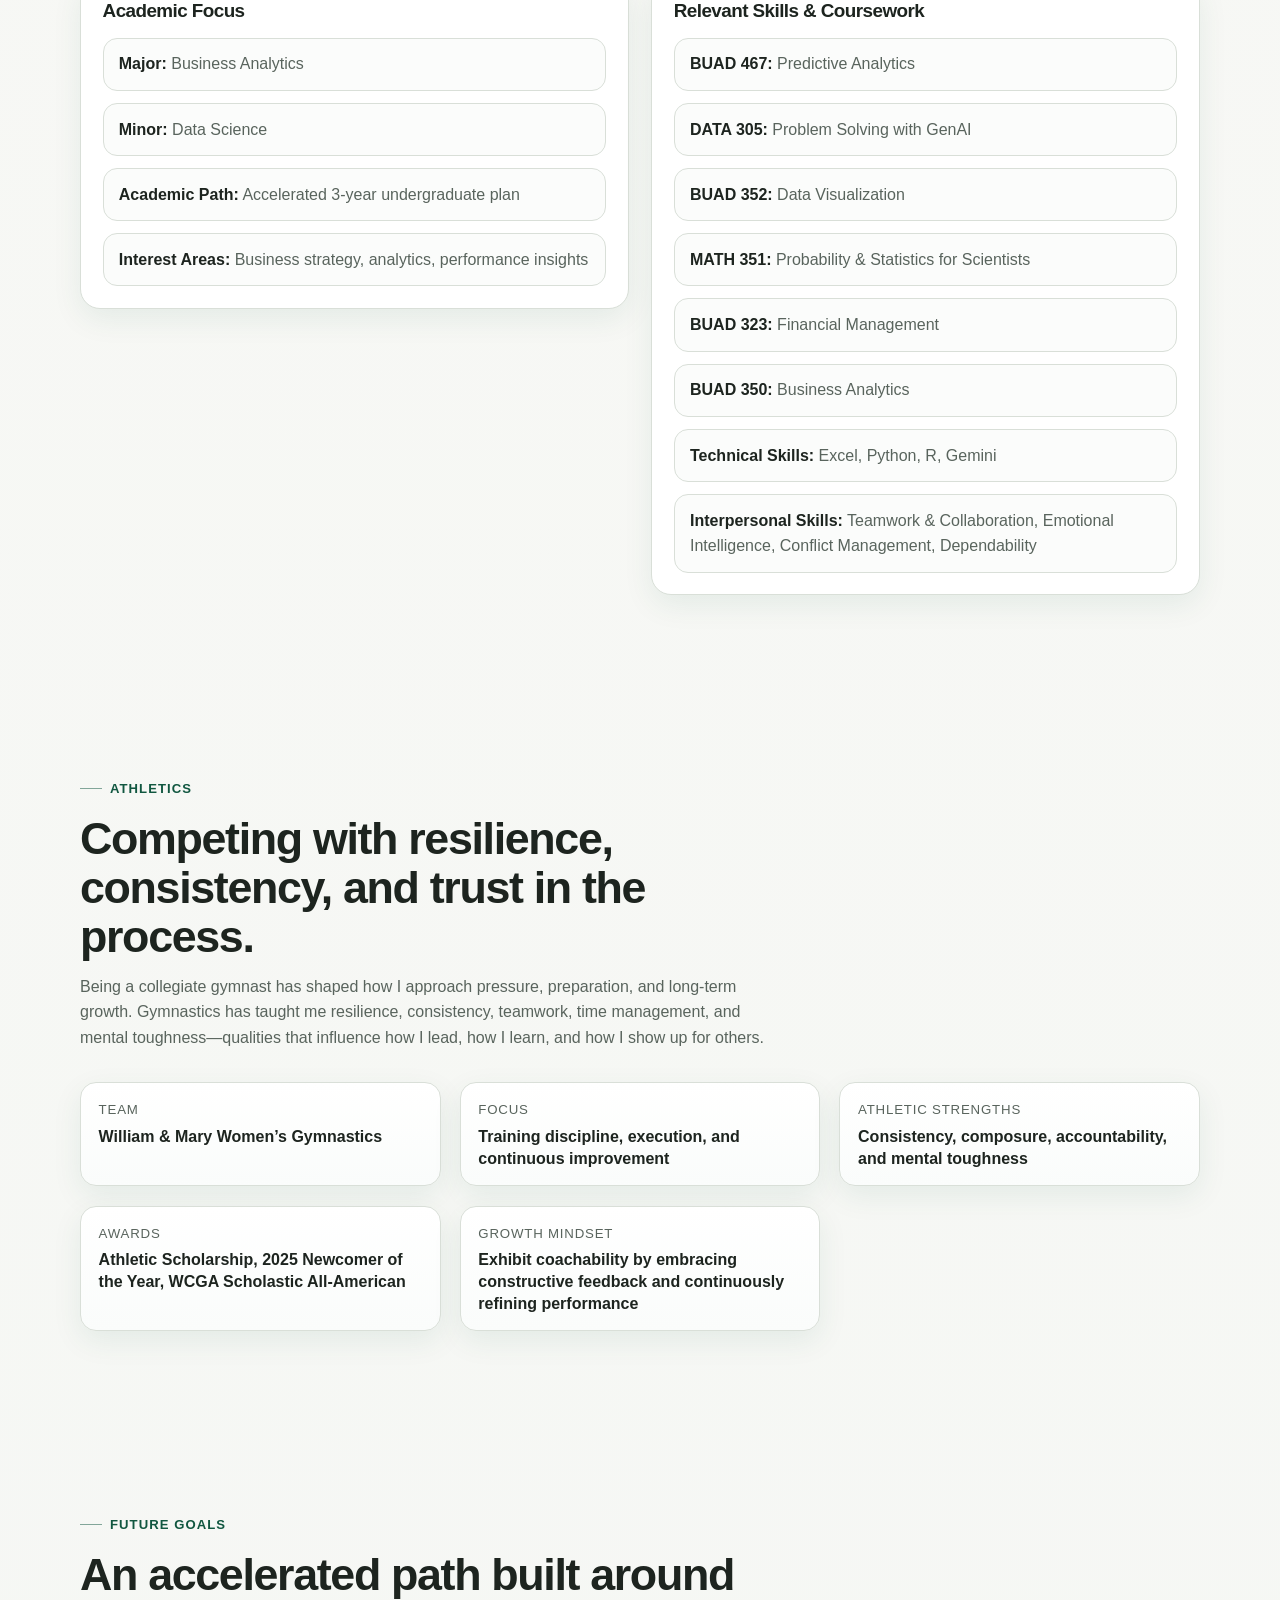
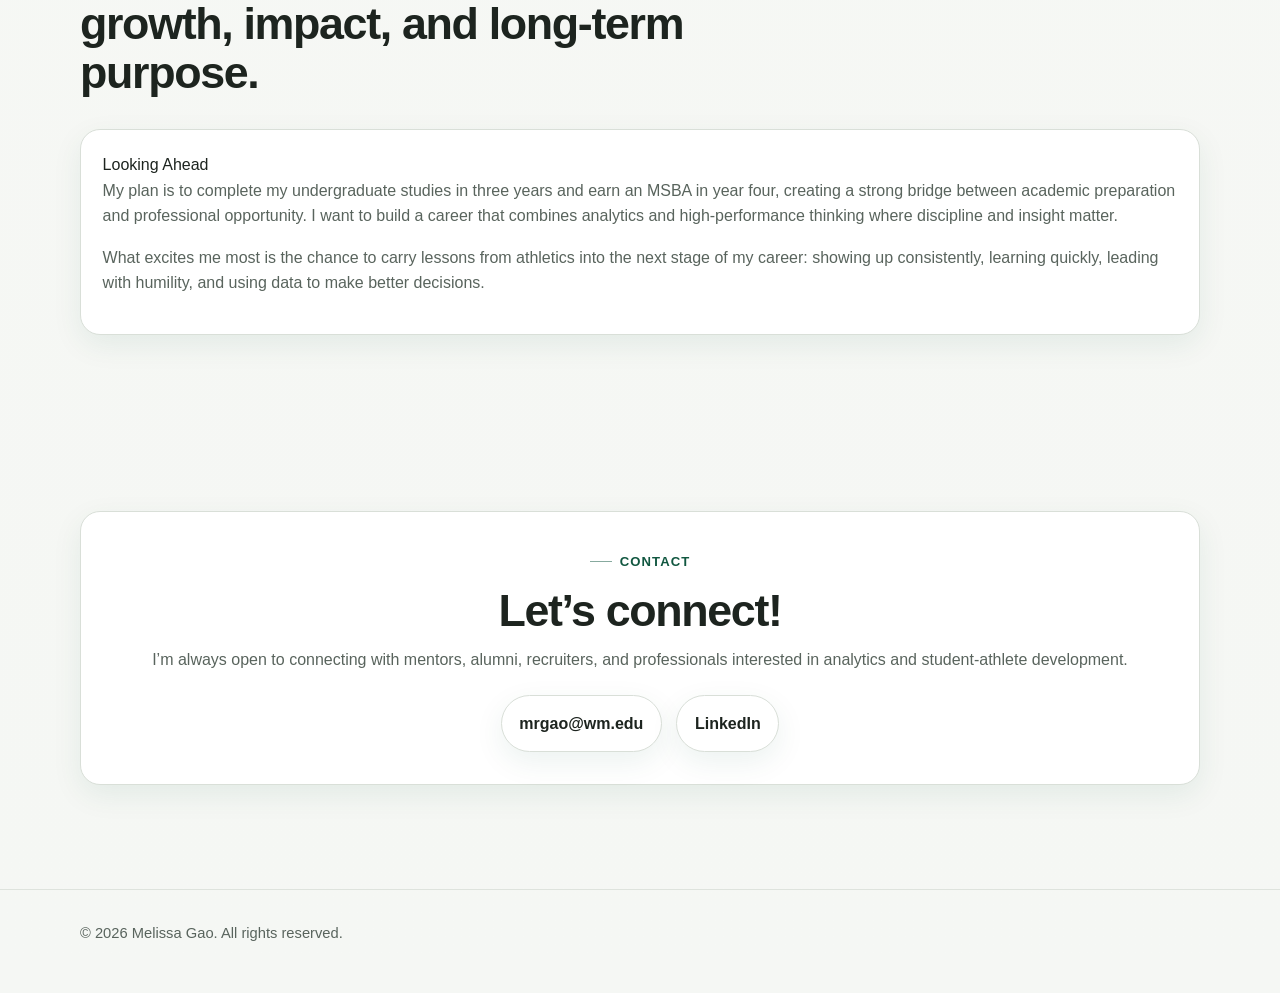
==== commit 72cf563c: "Update index.html" ====
--- a/index.html
+++ b/index.html
@@ -578,7 +578,7 @@
             Business Analytics & Data Science Student-Athlete
           </p>
           <p class="hero-text">
-            I’m a sophomore at William &amp; Mary pursuing a major in Business Analytics and a minor in Data Science while competing on the Division I women’s gymnastics team.
+            I’m a sophomore at William &amp; Mary pursuing a major in Business Analytics and a minor in Data Science while competing on the Division I women’s gymnastics team. In my spare time, I enjoy traveling, listening to music, crafting, and spending quality time with friends.
           </p>
           <div class="hero-actions">
             <a class="button button-primary" href="#contact">Contact Me</a>
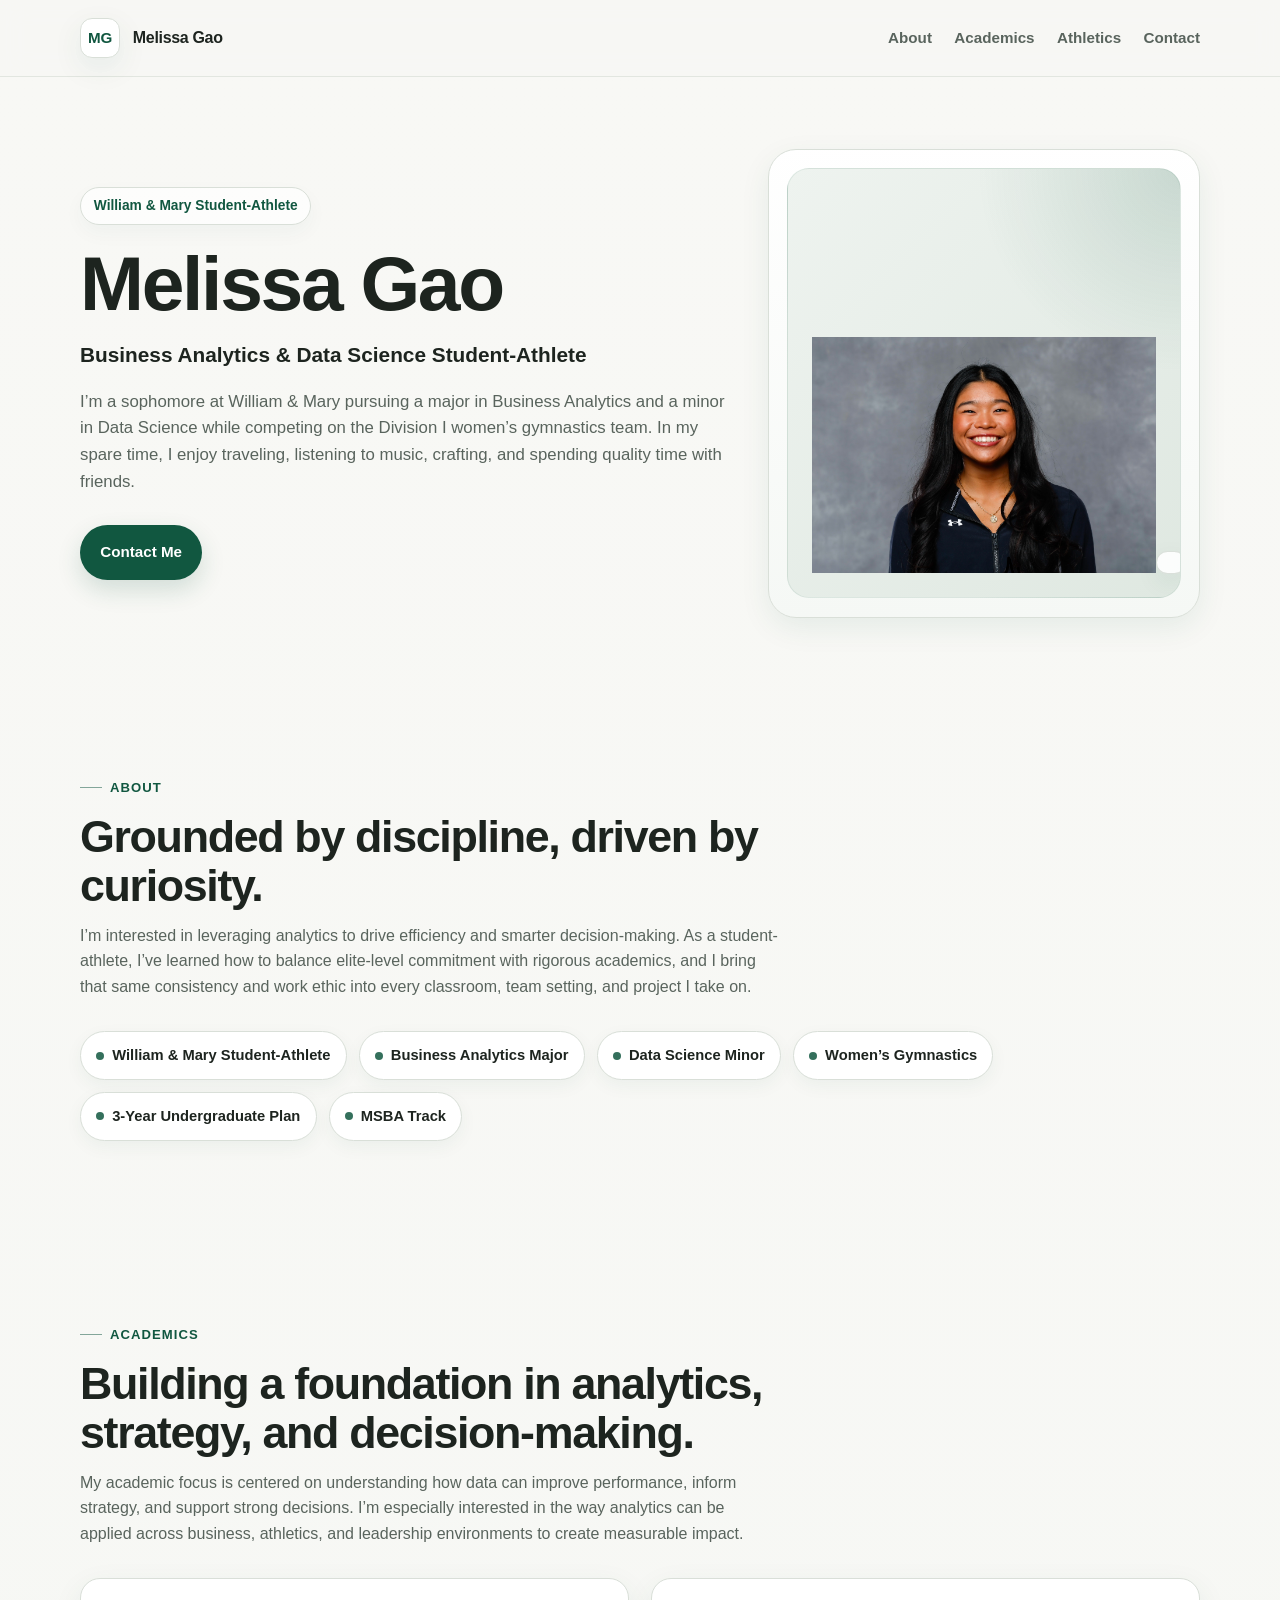
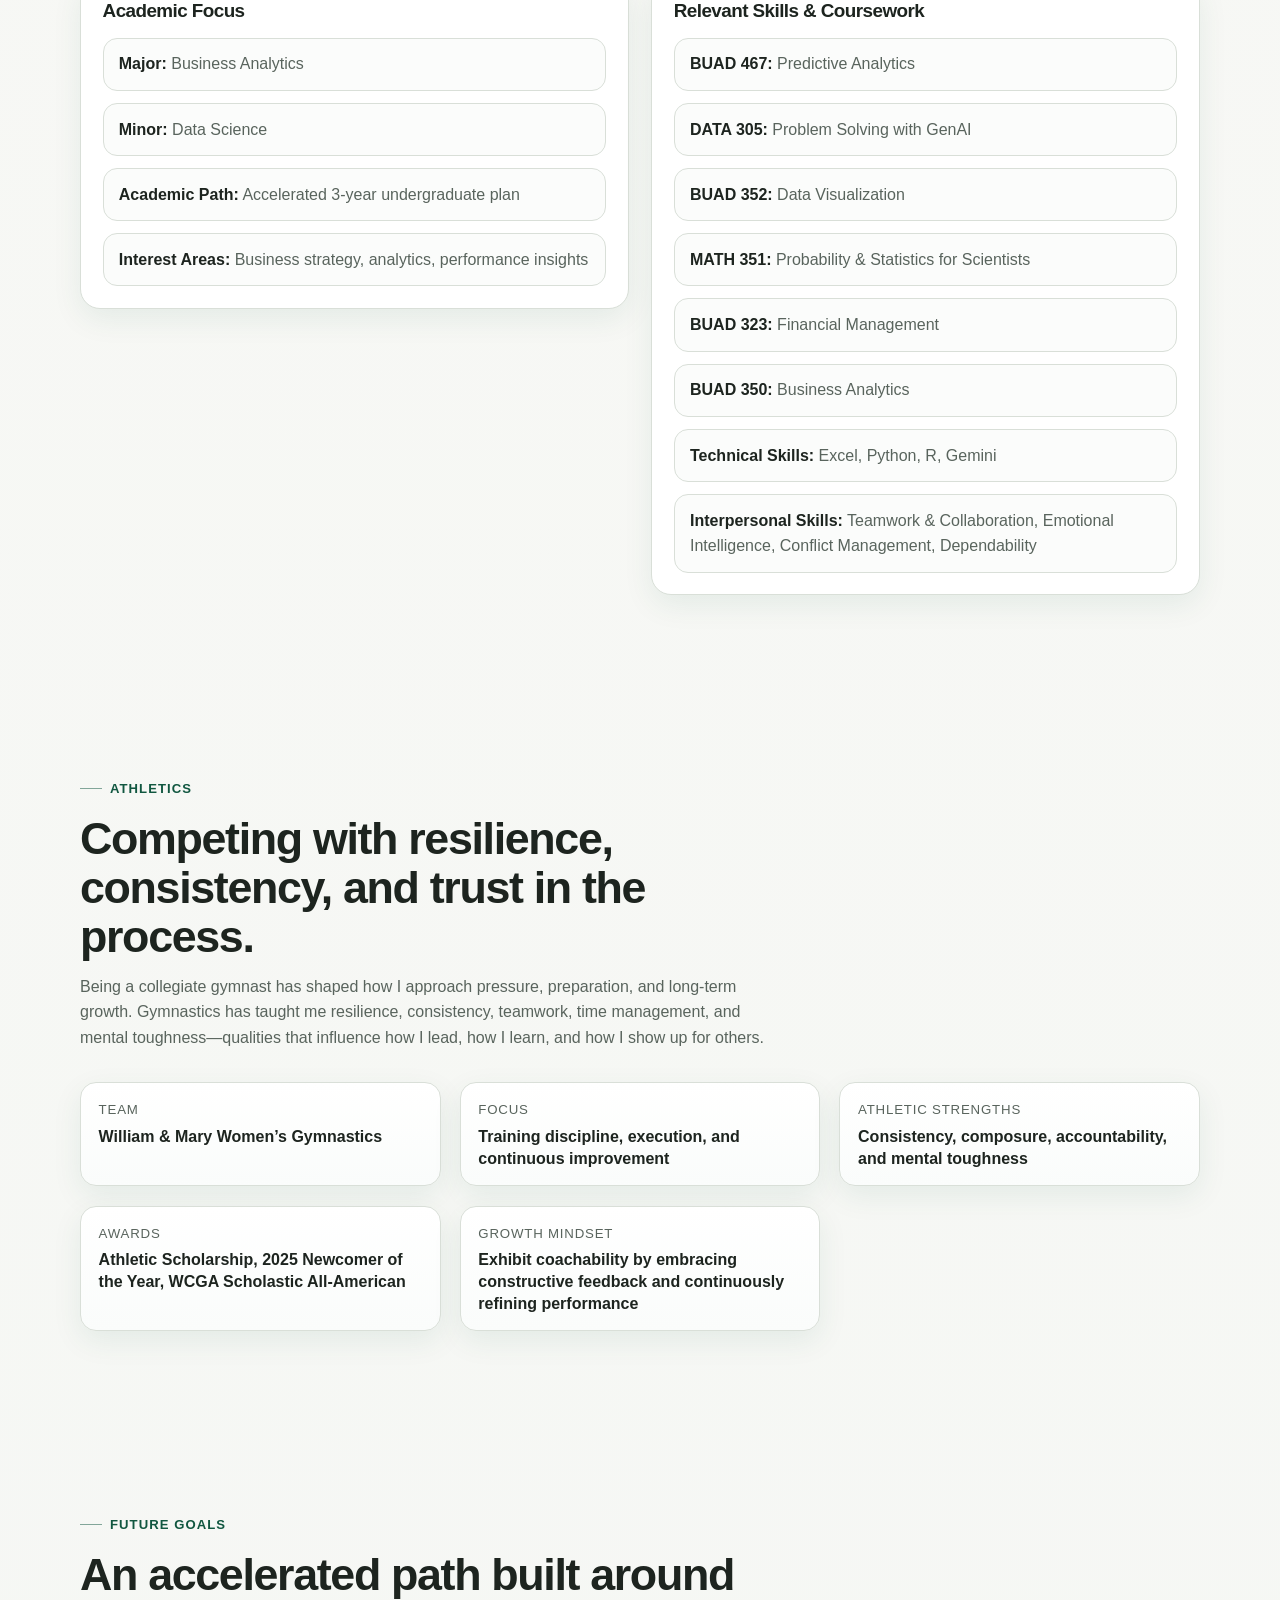
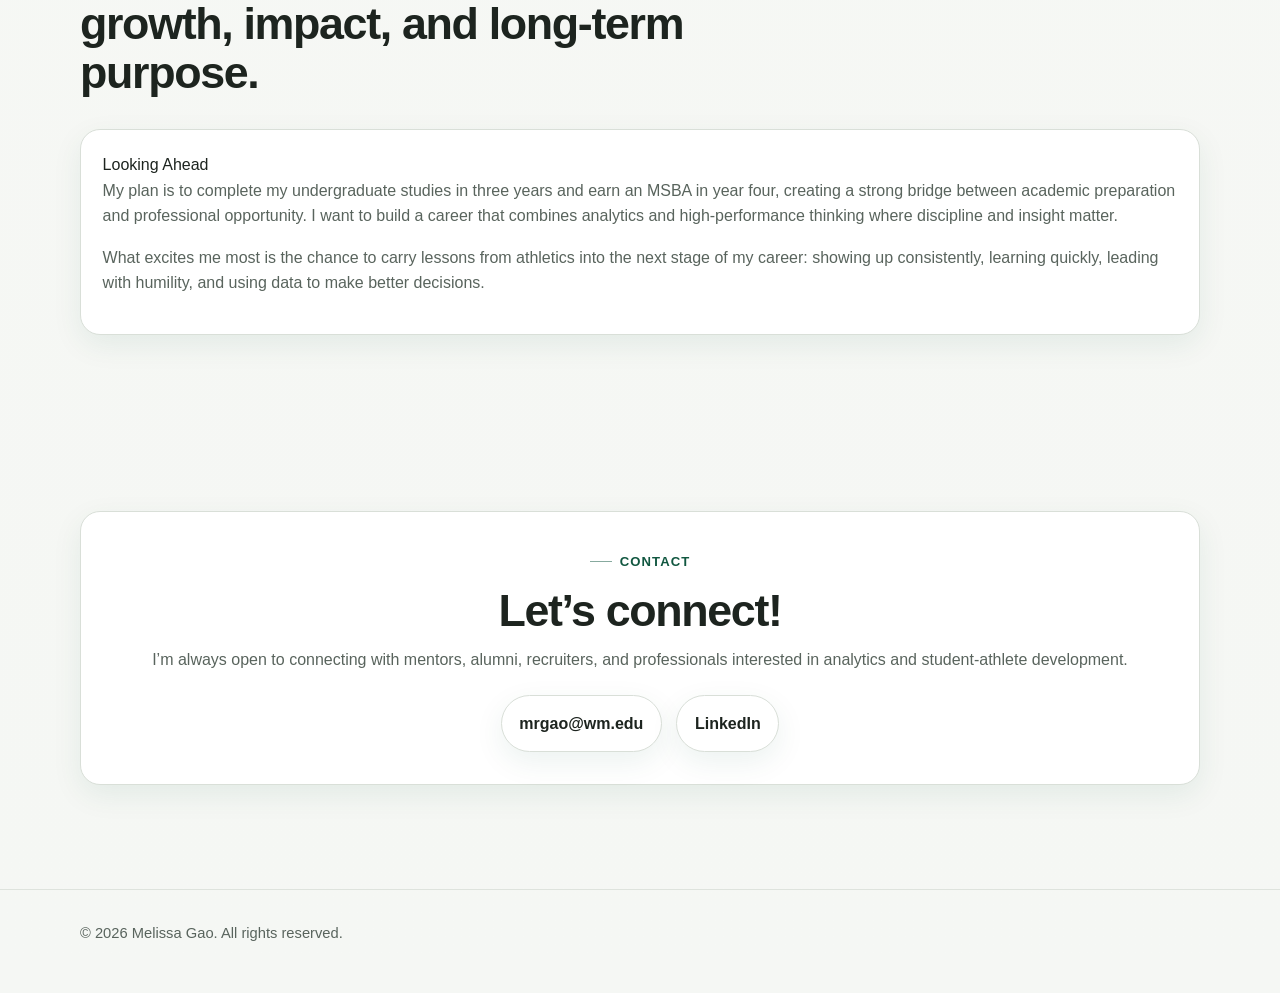
==== commit 43ca9af5: "Update index.html" ====
--- a/index.html
+++ b/index.html
@@ -289,7 +289,6 @@
     }
 
     .portrait::before {
-      content: "Headshot Placeholder";
       position: absolute;
       inset: 0;
       display: grid;
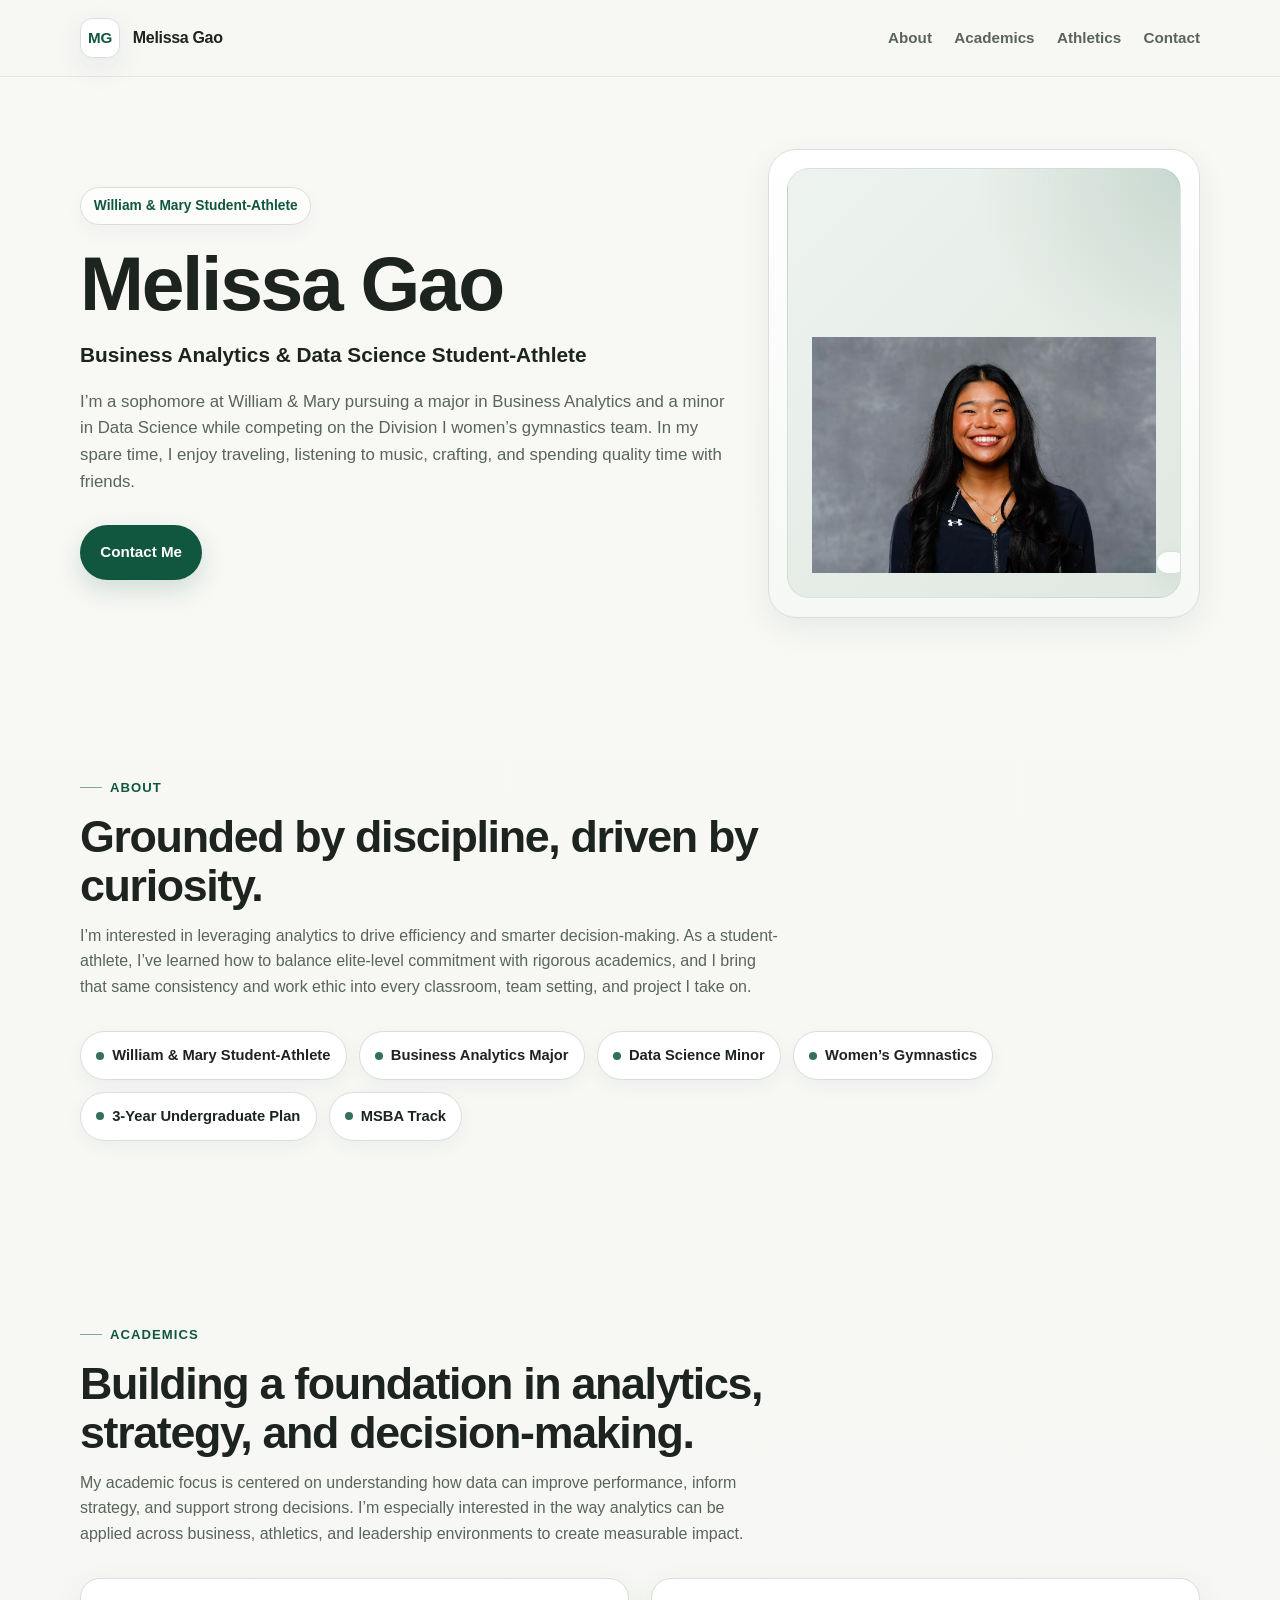
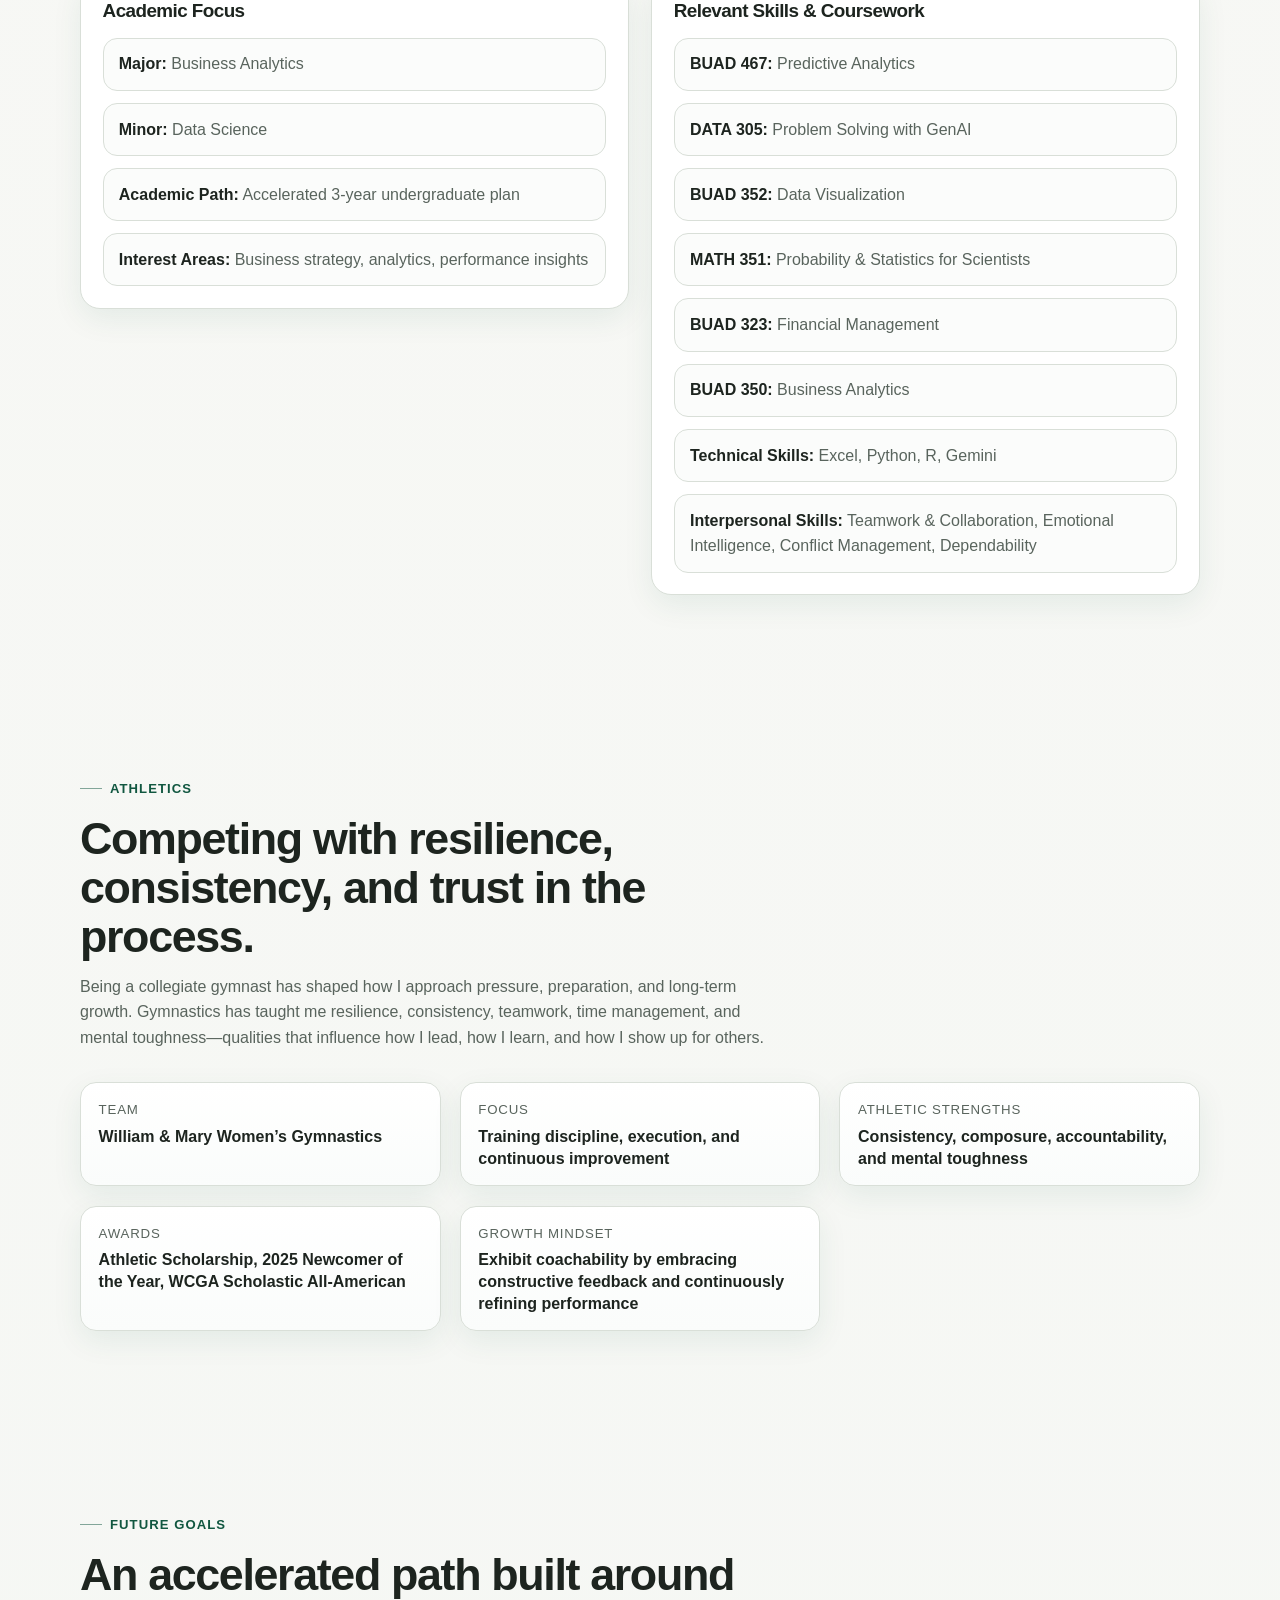
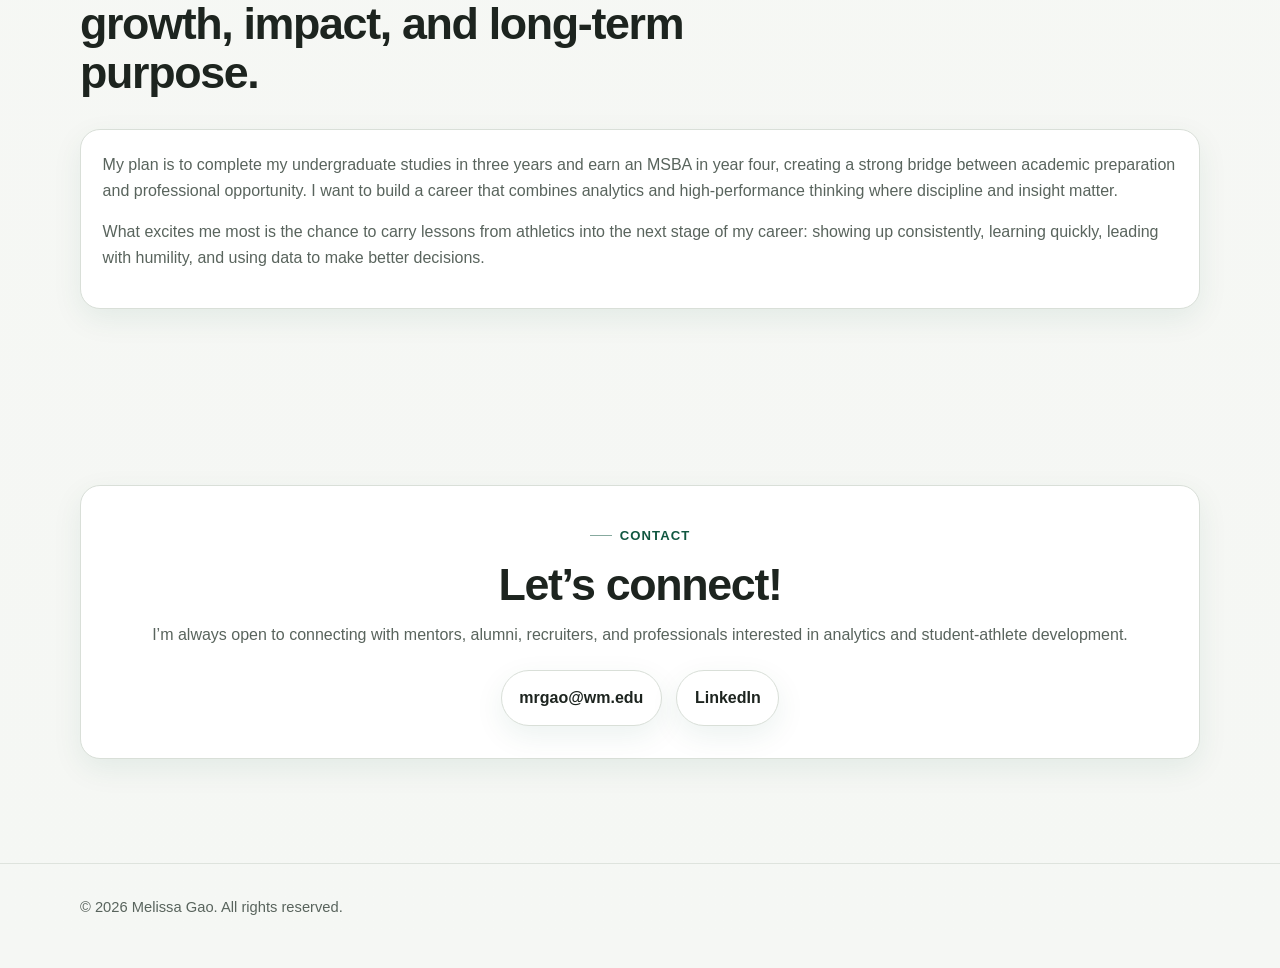
==== commit 572bfcea: "Update index.html" ====
--- a/index.html
+++ b/index.html
@@ -696,7 +696,6 @@
         </div>
 
         <div class="card goal-card">
-          <div class="meta">Looking Ahead</div>
           <p>
             My plan is to complete my undergraduate studies in three years and earn an MSBA in year four, creating a strong bridge between academic preparation and professional opportunity. I want to build a career that combines analytics and high-performance thinking where discipline and insight matter.
           </p>
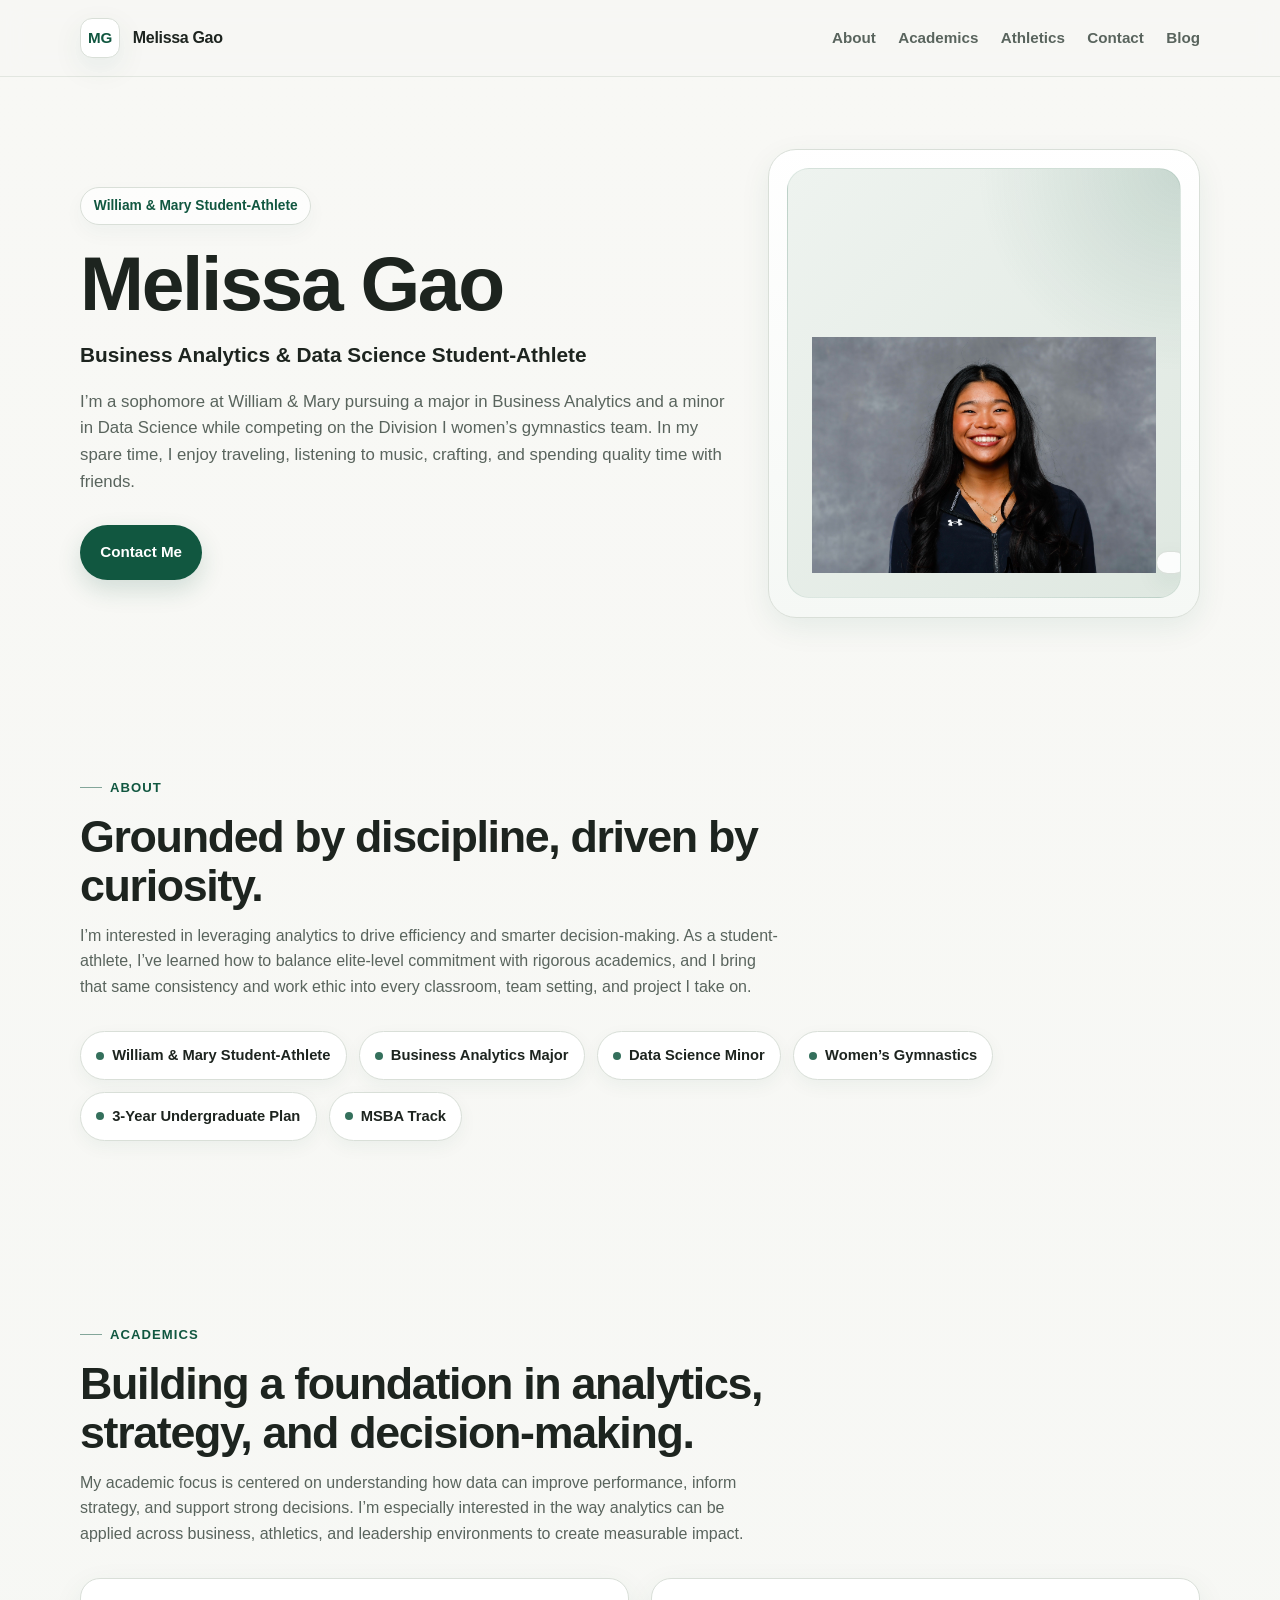
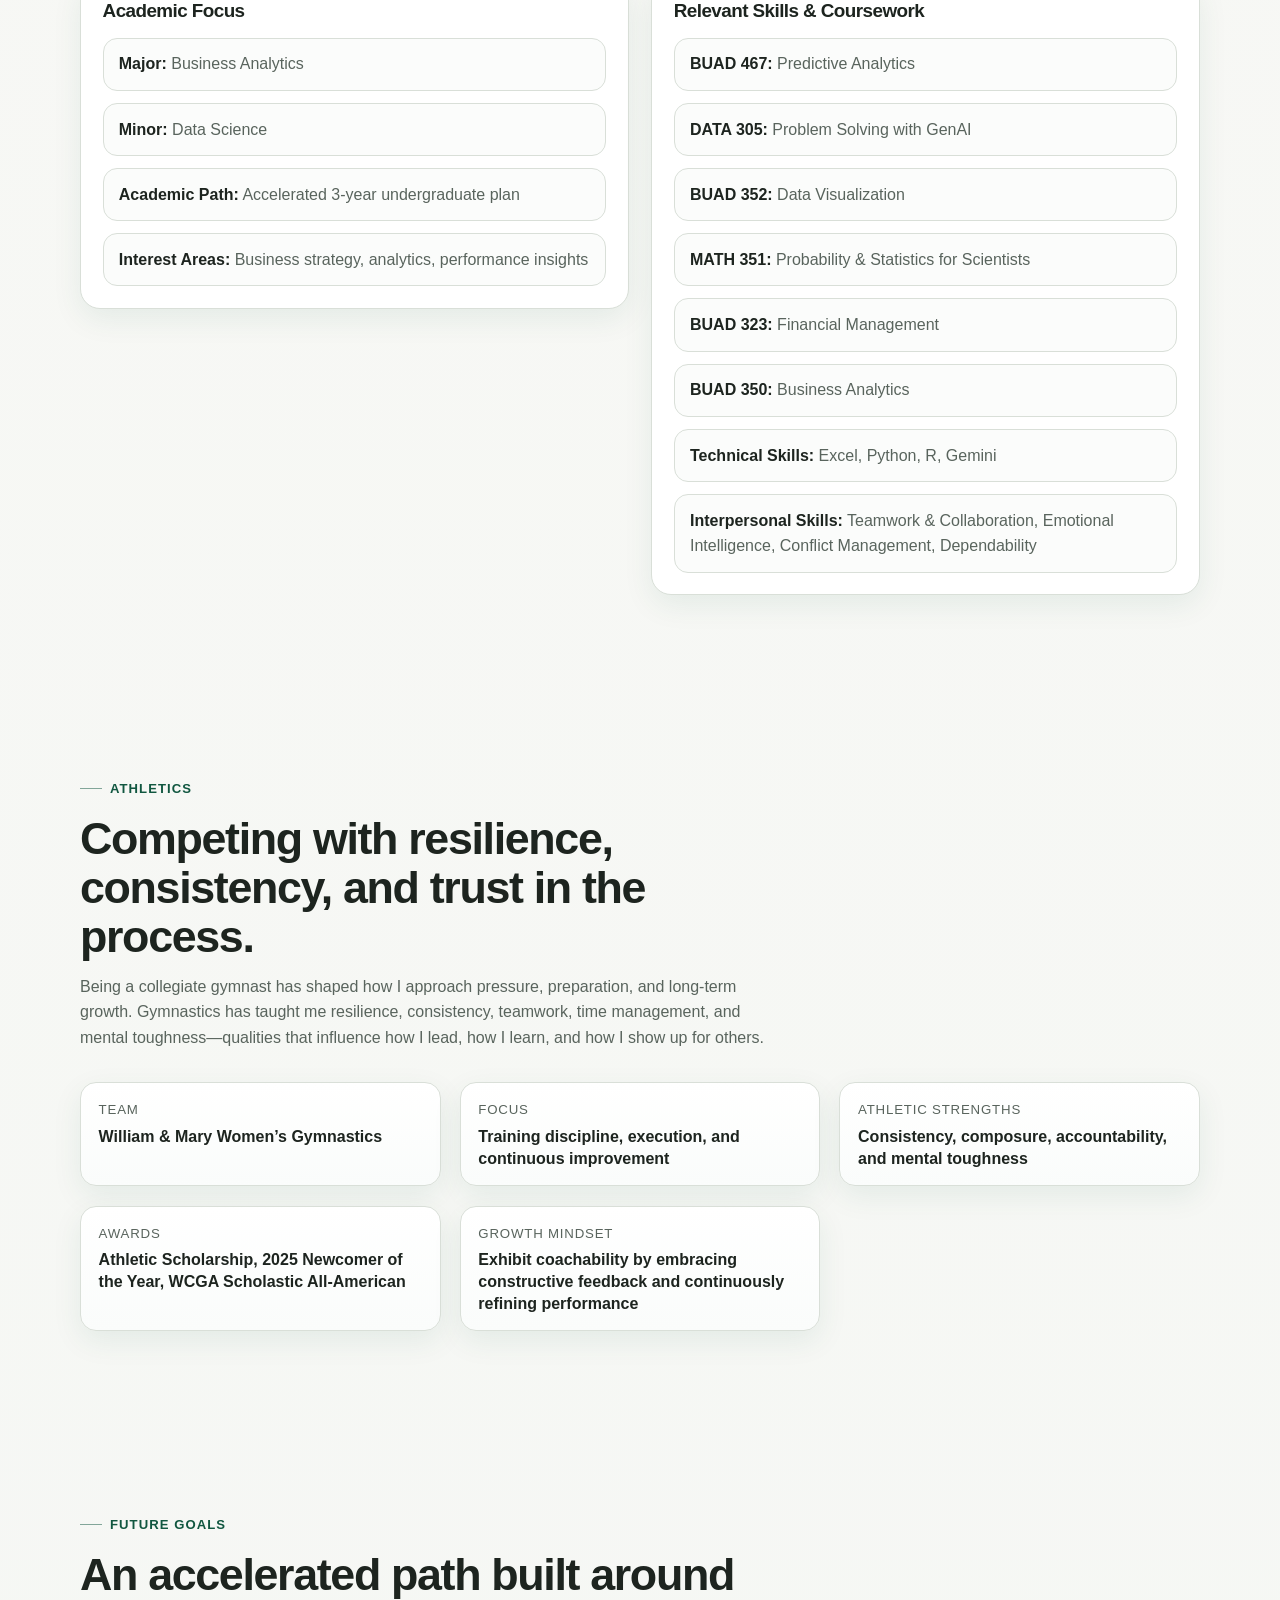
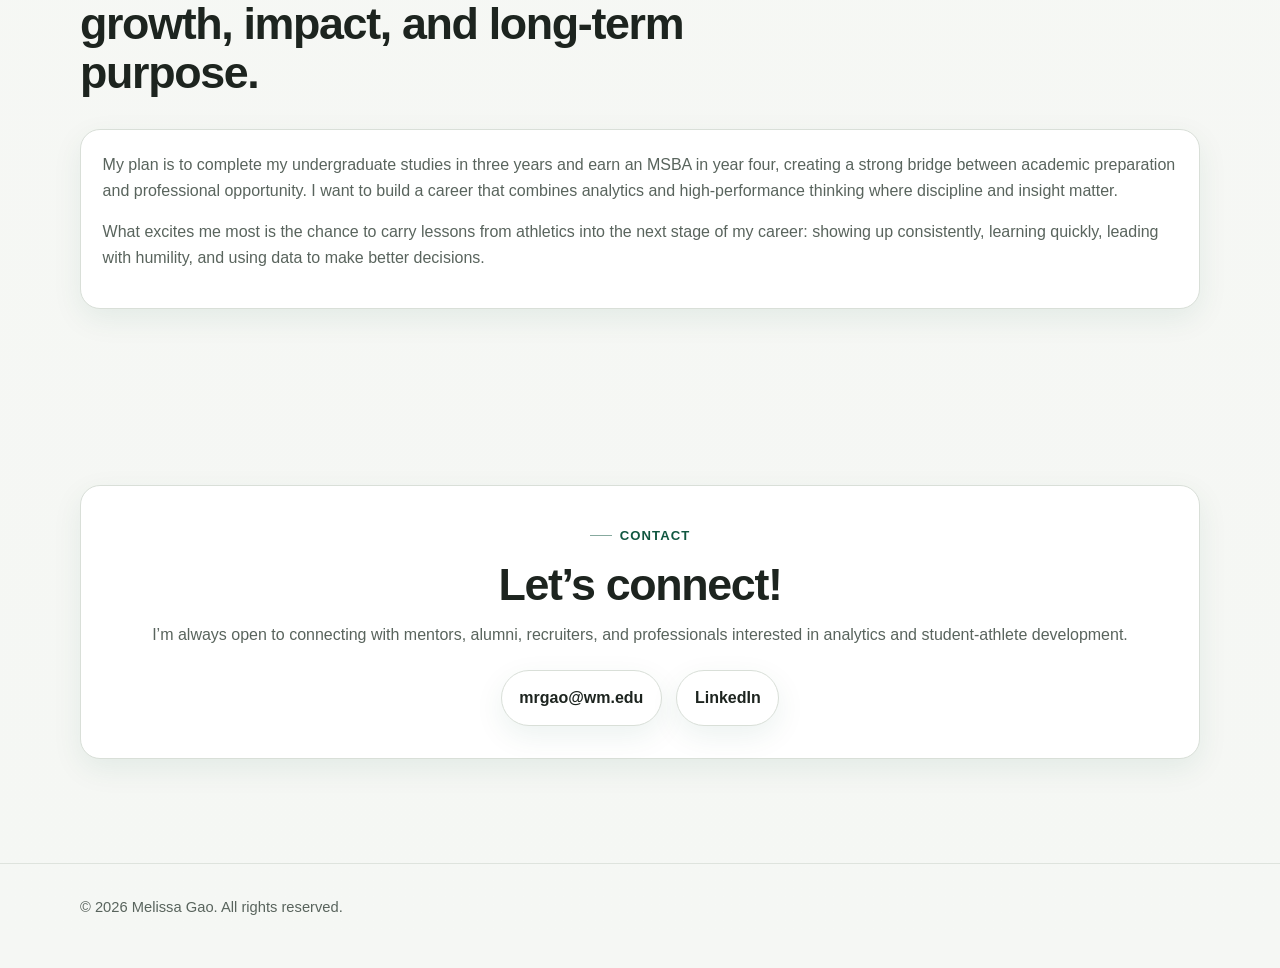
==== commit c653d9f6: "Update index.html" ====
--- a/index.html
+++ b/index.html
@@ -563,6 +563,7 @@
         <a href="#academics">Academics</a>
         <a href="#athletics">Athletics</a>
         <a href="#contact">Contact</a>
+        <a href="./blog.html">Blog</a>
       </nav>
     </div>
   </header>
